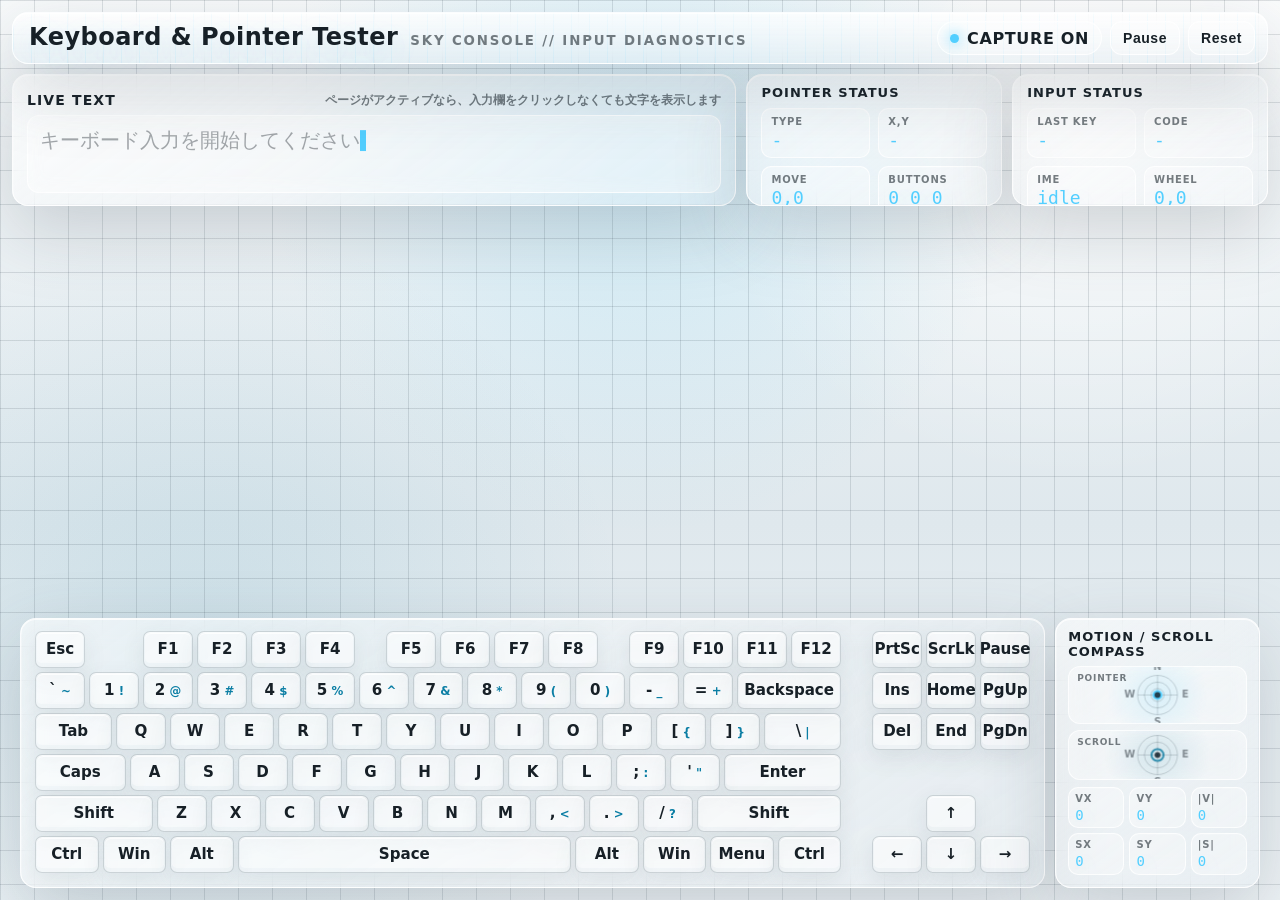
==== tester.html @ 8d64d7e7 "Fix legends and add scroll compass" ====
<!doctype html>
<html lang="ja">
<head>
  <meta charset="utf-8" />
  <meta name="viewport" content="width=device-width, initial-scale=1" />
  <title>Keyboard & Pointer Tester — Kiosk MVP</title>
  <style>
    :root {
      color-scheme: light;
      --bg: #e9edf0;
      --panel: rgba(255, 255, 255, .58);
      --panel-2: rgba(248, 251, 252, .72);
      --panel-3: rgba(255, 255, 255, .34);
      --text: #172027;
      --muted: rgba(23, 32, 39, .58);
      --accent: #53cfff;
      --accent-2: #0b7ea4;
      --danger: #ffb15c;
      --border: rgba(255, 255, 255, .78);
      --grid: rgba(38, 56, 68, .14);
      --trail: rgba(83, 207, 255, .72);
      --ripple: rgba(83, 207, 255, .58);
      --hud-bg-a: rgba(255, 255, 255, .58);
      --hud-bg-b: rgba(224, 232, 238, .34);
      --hud-bg-strong-a: rgba(255, 255, 255, .74);
      --hud-bg-strong-b: rgba(226, 235, 241, .50);
      --hud-border: rgba(255, 255, 255, .82);
      --hud-cell: rgba(255, 255, 255, .32);
      --key: rgba(255, 255, 255, .42);
      --key-edge: rgba(255, 255, 255, .26);
      --key-label: #172027;
      --key-down: #f8fdff;
      --key-pressed: rgba(83, 207, 255, .30);
      --shadow: 0 24px 70px rgba(57, 75, 88, .22);
      --thin-line: rgba(38, 56, 68, .18);
      --blue-glow: rgba(83, 207, 255, .40);
    }

    * { box-sizing: border-box; }

    html,
    body {
      width: 100%;
      height: 100%;
      margin: 0;
      overflow: hidden;
      background: var(--bg);
      color: var(--text);
      font-family: system-ui, -apple-system, BlinkMacSystemFont, "Segoe UI", "Noto Sans JP", sans-serif;
      touch-action: none;
    }

    body {
      min-width: 960px;
    }

    .app {
      position: relative;
      z-index: 10;
      height: 100dvh;
      width: 100vw;
      padding: 12px;
      display: grid;
      grid-template-columns: minmax(0, 1fr) minmax(340px, .72fr);
      grid-template-rows: 52px 132px minmax(80px, 1fr) clamp(220px, 30dvh, 300px);
      grid-template-areas:
        "topbar topbar"
        "editor status"
        ". ."
        "bottom bottom";
      gap: 10px;
      background: transparent;
      pointer-events: none;
    }

    .topbar,
    .panel {
      border: 1px solid var(--hud-border);
      border-radius: 16px;
      background:
        linear-gradient(145deg, var(--hud-bg-a), var(--hud-bg-b)),
        linear-gradient(90deg, rgba(255, 255, 255, .30) 0 1px, transparent 1px 100%);
      box-shadow: var(--shadow), inset 0 1px 0 rgba(255, 255, 255, .78);
      backdrop-filter: blur(12px) saturate(1.08);
      pointer-events: auto;
    }

    .topbar {
      grid-area: topbar;
      position: relative;
      z-index: 20;
      display: flex;
      align-items: center;
      justify-content: space-between;
      gap: 16px;
      padding: 8px 12px 8px 16px;
      background:
        linear-gradient(180deg, var(--hud-bg-strong-a), var(--hud-bg-strong-b)),
        repeating-linear-gradient(90deg, rgba(83, 207, 255, .18) 0 1px, transparent 1px 18px);
    }

    .brand {
      display: flex;
      align-items: baseline;
      gap: 12px;
      min-width: 0;
    }

    .brand h1 {
      margin: 0;
      font-size: clamp(18px, 2.1vw, 24px);
      line-height: 1.08;
      letter-spacing: .02em;
      text-shadow: 0 10px 30px rgba(83, 207, 255, .20);
      white-space: nowrap;
    }

    .brand small {
      color: var(--muted);
      font-weight: 800;
      letter-spacing: .14em;
      text-transform: uppercase;
      white-space: nowrap;
    }

    .toolbar {
      display: flex;
      align-items: center;
      gap: 8px;
    }

    .chip,
    .button {
      min-height: 34px;
      border: 1px solid rgba(255, 255, 255, .82);
      border-radius: 999px;
      background: rgba(255, 255, 255, .30);
      color: var(--text);
      display: inline-flex;
      align-items: center;
      justify-content: center;
      gap: 8px;
      padding: 0 12px;
      font-weight: 800;
      letter-spacing: .04em;
      user-select: none;
      white-space: nowrap;
    }

    .chip[data-state="on"]::before {
      content: "";
      width: 9px;
      height: 9px;
      border-radius: 50%;
      background: var(--accent);
      box-shadow: 0 0 14px var(--accent);
    }

    .chip[data-state="off"]::before {
      content: "";
      width: 9px;
      height: 9px;
      border-radius: 50%;
      background: var(--danger);
      box-shadow: 0 0 12px var(--danger);
    }

    .button {
      cursor: pointer;
      border-radius: 12px;
      font-size: 14px;
    }

    .button:hover,
    .button:focus-visible {
      outline: none;
      border-color: var(--accent);
      background: rgba(83, 207, 255, .18);
    }

    #pointerCanvas {
      position: fixed;
      inset: 0;
      z-index: 0;
      width: 100vw;
      height: 100dvh;
      display: block;
      pointer-events: none;
      background:
        linear-gradient(var(--grid) 1px, transparent 1px),
        linear-gradient(90deg, var(--grid) 1px, transparent 1px),
        radial-gradient(circle at 50% 18%, rgba(83, 207, 255, .18), transparent 38%),
        radial-gradient(circle at 84% 8%, rgba(255, 255, 255, .78), transparent 30%),
        radial-gradient(circle at 16% 72%, rgba(11, 126, 164, .10), transparent 34%),
        linear-gradient(180deg, #f8fafb 0%, #dfe8ed 58%, #eef3f6 100%);
      background-size: 34px 34px, 34px 34px, auto, auto, auto, auto;
    }

    .editor-panel {
      grid-area: editor;
      align-self: start;
      height: 132px;
      display: grid;
      grid-template-rows: 30px minmax(0, 1fr);
      padding: 10px 14px 12px;
      min-height: 0;
    }

    .section-head {
      display: flex;
      align-items: center;
      justify-content: space-between;
      gap: 12px;
    }

    .section-head h2 {
      margin: 0;
      font-size: 14px;
      letter-spacing: .08em;
      text-transform: uppercase;
    }

    .section-head p {
      margin: 0;
      color: var(--muted);
      font-size: 12px;
      font-weight: 700;
    }

    .live-text {
      min-height: 0;
      overflow-y: auto;
      overflow-x: hidden;
      overscroll-behavior: contain;
      border: 1px solid rgba(255, 255, 255, .78);
      border-radius: 12px;
      padding: 10px 12px;
      background: rgba(255, 255, 255, .30);
      box-shadow: inset 0 1px 18px rgba(255, 255, 255, .24);
      color: var(--text);
      font: 20px/1.55 ui-monospace, SFMono-Regular, Consolas, "Liberation Mono", "Noto Sans Mono CJK JP", monospace;
      white-space: pre-wrap;
      word-break: break-word;
      scrollbar-color: rgba(83, 207, 255, .56) rgba(255, 255, 255, .18);
      scrollbar-width: thin;
    }

    .live-text::-webkit-scrollbar {
      width: 8px;
    }

    .live-text::-webkit-scrollbar-track {
      background: rgba(255, 255, 255, .18);
      border-radius: 999px;
    }

    .live-text::-webkit-scrollbar-thumb {
      background: rgba(83, 207, 255, .56);
      border-radius: 999px;
    }

    .live-text .placeholder {
      color: rgba(23, 32, 39, .38);
    }

    .live-text .composition {
      color: var(--accent-2);
      border-bottom: 2px solid var(--accent-2);
    }

    .caret {
      display: inline-block;
      width: .58em;
      color: var(--accent);
      animation: blink 1s steps(2, start) infinite;
    }

    @keyframes blink { 50% { opacity: 0; } }

    #hiddenInput {
      position: fixed;
      left: -1000px;
      top: -1000px;
      width: 1px;
      height: 1px;
      opacity: .01;
      border: 0;
      padding: 0;
      resize: none;
    }

    .bottom-hud {
      grid-area: bottom;
      justify-self: center;
      width: min(100%, 1240px);
      min-height: 0;
      display: grid;
      grid-template-columns: minmax(0, 1fr) clamp(176px, 16vw, 220px);
      gap: 10px;
      pointer-events: auto;
    }

    .keyboard-panel {
      padding: 12px 14px 14px;
      min-width: 0;
      min-height: 0;
      overflow: hidden;
    }

    .keyboard {
      height: 100%;
      display: grid;
      grid-template-columns: repeat(74, minmax(0, 1fr));
      grid-template-rows: repeat(6, minmax(0, 1fr));
      gap: 4px;
    }

    .row { display: contents; }

    .k,
    .gap {
      min-width: 0;
      min-height: 0;
    }

    .k {
      position: relative;
      display: flex;
      align-items: center;
      justify-content: center;
      border: 1px solid rgba(38, 56, 68, .18);
      border-radius: 7px;
      background: var(--key-edge);
      color: var(--key-label);
      box-shadow: 0 8px 22px rgba(57, 75, 88, .10), inset 0 1px 0 rgba(255, 255, 255, .64);
      font-size: clamp(12px, 1.18vw, 16px);
      font-weight: 900;
      line-height: 1.08;
      text-align: center;
      user-select: none;
      transition: transform .05s ease, background .08s ease, color .08s ease, filter .08s ease;
    }

    .k::before {
      content: "";
      position: absolute;
      inset: 1px 1px 4px;
      border-radius: 6px 6px 5px 5px;
      background: var(--key);
      box-shadow: inset 0 1px 0 rgba(255, 255, 255, .74);
      z-index: 0;
    }

    .k > span {
      position: relative;
      z-index: 1;
      display: block;
    }

    .k small {
      display: inline;
      margin-top: 0;
      margin-left: .28em;
      color: var(--accent-2);
      opacity: 1;
      font-size: .78em;
    }

    .k > span:has(small) {
      display: inline-flex;
      align-items: baseline;
      justify-content: center;
      gap: .06em;
      color: var(--key-label);
      white-space: nowrap;
    }

    .k.down {
      transform: translateY(2px);
      color: #062331;
      background: var(--key-down);
      box-shadow: 0 0 24px var(--blue-glow), inset 0 0 0 1px rgba(83, 207, 255, .48);
    }

    .k.down::before { background: var(--key-down); bottom: 2px; }

    .k.down > span:has(small),
    .k.down small {
      color: #062331;
    }

    .k.pressed:not(.down) {
      background: var(--key-pressed);
      filter: brightness(1.18);
    }

    .k.pressed:not(.down)::before { background: rgba(83, 207, 255, .18); }

    .w05 { grid-column: span 2; }
    .w1 { grid-column: span 4; }
    .w125 { grid-column: span 5; }
    .w15 { grid-column: span 6; }
    .w175 { grid-column: span 7; }
    .w2 { grid-column: span 8; }
    .w225 { grid-column: span 9; }
    .w275 { grid-column: span 11; }
    .w3 { grid-column: span 12; }
    .w625 { grid-column: span 25; }

    .compass-panel {
      min-width: 0;
      min-height: 0;
      padding: 10px 12px 12px;
      display: grid;
      grid-template-rows: auto minmax(0, 1fr) auto;
      gap: 7px;
      overflow: hidden;
    }

    .compass-panel h2 {
      margin: 0;
      font-size: 13px;
      letter-spacing: .08em;
      text-transform: uppercase;
    }

    .compass-stack {
      min-height: 0;
      display: grid;
      grid-template-rows: minmax(0, 1fr) minmax(0, .86fr);
      gap: 6px;
    }

    .compass-widget {
      position: relative;
      min-height: 0;
    }

    .compass-label {
      position: absolute;
      top: 7px;
      left: 9px;
      z-index: 1;
      color: var(--muted);
      font-size: 9px;
      font-weight: 900;
      letter-spacing: .09em;
      text-transform: uppercase;
      pointer-events: none;
    }

    #motionCompass,
    #scrollCompass {
      width: 100%;
      min-height: 0;
      height: 100%;
      display: block;
      border: 1px solid rgba(255, 255, 255, .78);
      border-radius: 12px;
      background:
        radial-gradient(circle at 50% 50%, rgba(83, 207, 255, .16), transparent 54%),
        rgba(255, 255, 255, .30);
      box-shadow: inset 0 1px 18px rgba(255, 255, 255, .24);
    }

    #scrollCompass {
      background:
        radial-gradient(circle at 50% 50%, rgba(11, 126, 164, .12), transparent 58%),
        rgba(255, 255, 255, .26);
    }

    .compass-readout {
      display: grid;
      grid-template-columns: repeat(3, minmax(0, 1fr));
      gap: 5px;
    }

    .compass-readout .metric {
      padding: 5px 6px;
    }

    .compass-readout .metric strong {
      font-size: 14px;
    }

    .status-panel {
      grid-area: status;
      align-self: start;
      height: 132px;
      display: grid;
      grid-template-columns: 1fr 1fr;
      gap: 10px;
      min-height: 0;
    }

    .status-card {
      min-width: 0;
      padding: 10px 14px;
      overflow: hidden;
    }

    .status-card h2 {
      margin: 0 0 8px;
      font-size: 13px;
      letter-spacing: .08em;
      text-transform: uppercase;
    }

    .metrics {
      display: grid;
      grid-template-columns: repeat(4, minmax(0, 1fr));
      gap: 8px;
    }

    .status-panel .metrics {
      grid-template-columns: repeat(2, minmax(0, 1fr));
    }

    .metric {
      min-width: 0;
      border: 1px solid rgba(255, 255, 255, .78);
      border-radius: 10px;
      padding: 7px 9px;
      background: var(--hud-cell);
      box-shadow: inset 0 1px 0 rgba(255, 255, 255, .10);
    }

    .metric span {
      display: block;
      color: var(--muted);
      font-size: 10px;
      font-weight: 900;
      letter-spacing: .08em;
      text-transform: uppercase;
    }

    .metric strong {
      display: block;
      overflow: hidden;
      text-overflow: ellipsis;
      white-space: nowrap;
      margin-top: 4px;
      color: var(--accent);
      text-shadow: 0 8px 24px rgba(83, 207, 255, .24);
      font: 18px/1.05 ui-monospace, SFMono-Regular, Consolas, monospace;
    }

    @media (max-width: 1100px) {
      body { min-width: 0; }
      .app {
        padding: 8px;
        gap: 8px;
        grid-template-columns: 1fr;
        grid-template-rows: 50px 124px 104px minmax(56px, 1fr) clamp(210px, 30dvh, 280px);
        grid-template-areas:
          "topbar"
          "editor"
          "status"
          "."
          "bottom";
      }
      .bottom-hud {
        width: 100%;
        grid-template-columns: minmax(0, 1fr) clamp(150px, 24vw, 190px);
      }
      .editor-panel,
      .status-panel { height: auto; }
      .brand small { display: none; }
      .metrics { grid-template-columns: repeat(2, minmax(0, 1fr)); }
    }
  </style>
</head>
<body>
  <canvas id="pointerCanvas" aria-hidden="true"></canvas>

  <main class="app" id="app">
    <header class="topbar">
      <div class="brand">
        <h1>Keyboard & Pointer Tester</h1>
        <small>Sky Console // Input Diagnostics</small>
      </div>
      <div class="toolbar">
        <div class="chip" id="captureChip" data-state="on">CAPTURE ON</div>
        <button class="button" type="button" id="captureToggle">Pause</button>
        <button class="button" type="button" id="resetBtn">Reset</button>
      </div>
    </header>

    <section class="panel editor-panel" aria-label="Live Text">
      <div class="section-head">
        <h2>Live Text</h2>
        <p>ページがアクティブなら、入力欄をクリックしなくても文字を表示します</p>
      </div>
      <div class="live-text" id="liveText" aria-live="polite"></div>
      <textarea id="hiddenInput" autocomplete="off" autocapitalize="off" spellcheck="false" aria-label="Input capture buffer"></textarea>
    </section>

    <section class="bottom-hud" aria-label="Keyboard Matrix, Motion Compass and Scroll Compass">
      <section class="panel keyboard-panel" aria-label="Keyboard Matrix">
        <div class="keyboard" id="visualKb">
        <div class="row">
          <div class="k w1" data-code="Escape"><span>Esc</span></div><div class="gap w1"></div>
          <div class="k w1" data-code="F1"><span>F1</span></div><div class="k w1" data-code="F2"><span>F2</span></div><div class="k w1" data-code="F3"><span>F3</span></div><div class="k w1" data-code="F4"><span>F4</span></div><div class="gap w05"></div>
          <div class="k w1" data-code="F5"><span>F5</span></div><div class="k w1" data-code="F6"><span>F6</span></div><div class="k w1" data-code="F7"><span>F7</span></div><div class="k w1" data-code="F8"><span>F8</span></div><div class="gap w05"></div>
          <div class="k w1" data-code="F9"><span>F9</span></div><div class="k w1" data-code="F10"><span>F10</span></div><div class="k w1" data-code="F11"><span>F11</span></div><div class="k w1" data-code="F12"><span>F12</span></div><div class="gap w05"></div>
          <div class="k w1" data-code="PrintScreen"><span>PrtSc</span></div><div class="k w1" data-code="ScrollLock"><span>ScrLk</span></div><div class="k w1" data-code="Pause"><span>Pause</span></div>
        </div>
        <div class="row">
          <div class="k w1" data-code="Backquote"><span>`<small>~</small></span></div><div class="k w1" data-code="Digit1"><span>1<small>!</small></span></div><div class="k w1" data-code="Digit2"><span>2<small>@</small></span></div><div class="k w1" data-code="Digit3"><span>3<small>#</small></span></div><div class="k w1" data-code="Digit4"><span>4<small>$</small></span></div><div class="k w1" data-code="Digit5"><span>5<small>%</small></span></div><div class="k w1" data-code="Digit6"><span>6<small>^</small></span></div><div class="k w1" data-code="Digit7"><span>7<small>&</small></span></div><div class="k w1" data-code="Digit8"><span>8<small>*</small></span></div><div class="k w1" data-code="Digit9"><span>9<small>(</small></span></div><div class="k w1" data-code="Digit0"><span>0<small>)</small></span></div><div class="k w1" data-code="Minus"><span>-<small>_</small></span></div><div class="k w1" data-code="Equal"><span>=<small>+</small></span></div><div class="k w2" data-code="Backspace"><span>Backspace</span></div><div class="gap w05"></div><div class="k w1" data-code="Insert"><span>Ins</span></div><div class="k w1" data-code="Home"><span>Home</span></div><div class="k w1" data-code="PageUp"><span>PgUp</span></div>
        </div>
        <div class="row">
          <div class="k w15" data-code="Tab"><span>Tab</span></div><div class="k w1" data-code="KeyQ"><span>Q</span></div><div class="k w1" data-code="KeyW"><span>W</span></div><div class="k w1" data-code="KeyE"><span>E</span></div><div class="k w1" data-code="KeyR"><span>R</span></div><div class="k w1" data-code="KeyT"><span>T</span></div><div class="k w1" data-code="KeyY"><span>Y</span></div><div class="k w1" data-code="KeyU"><span>U</span></div><div class="k w1" data-code="KeyI"><span>I</span></div><div class="k w1" data-code="KeyO"><span>O</span></div><div class="k w1" data-code="KeyP"><span>P</span></div><div class="k w1" data-code="BracketLeft"><span>[<small>{</small></span></div><div class="k w1" data-code="BracketRight"><span>]<small>}</small></span></div><div class="k w15" data-code="Backslash"><span>\<small>|</small></span></div><div class="gap w05"></div><div class="k w1" data-code="Delete"><span>Del</span></div><div class="k w1" data-code="End"><span>End</span></div><div class="k w1" data-code="PageDown"><span>PgDn</span></div>
        </div>
        <div class="row">
          <div class="k w175" data-code="CapsLock"><span>Caps</span></div><div class="k w1" data-code="KeyA"><span>A</span></div><div class="k w1" data-code="KeyS"><span>S</span></div><div class="k w1" data-code="KeyD"><span>D</span></div><div class="k w1" data-code="KeyF"><span>F</span></div><div class="k w1" data-code="KeyG"><span>G</span></div><div class="k w1" data-code="KeyH"><span>H</span></div><div class="k w1" data-code="KeyJ"><span>J</span></div><div class="k w1" data-code="KeyK"><span>K</span></div><div class="k w1" data-code="KeyL"><span>L</span></div><div class="k w1" data-code="Semicolon"><span>;<small>:</small></span></div><div class="k w1" data-code="Quote"><span>'<small>"</small></span></div><div class="k w225" data-code="Enter"><span>Enter</span></div><div class="gap w3"></div><div class="gap w05"></div>
        </div>
        <div class="row">
          <div class="k w225" data-code="ShiftLeft"><span>Shift</span></div><div class="k w1" data-code="KeyZ"><span>Z</span></div><div class="k w1" data-code="KeyX"><span>X</span></div><div class="k w1" data-code="KeyC"><span>C</span></div><div class="k w1" data-code="KeyV"><span>V</span></div><div class="k w1" data-code="KeyB"><span>B</span></div><div class="k w1" data-code="KeyN"><span>N</span></div><div class="k w1" data-code="KeyM"><span>M</span></div><div class="k w1" data-code="Comma"><span>,<small>&lt;</small></span></div><div class="k w1" data-code="Period"><span>.<small>&gt;</small></span></div><div class="k w1" data-code="Slash"><span>/<small>?</small></span></div><div class="k w275" data-code="ShiftRight"><span>Shift</span></div><div class="gap w05"></div><div class="gap w1"></div><div class="k w1" data-code="ArrowUp"><span>↑</span></div><div class="gap w1"></div>
        </div>
        <div class="row">
          <div class="k w125" data-code="ControlLeft"><span>Ctrl</span></div><div class="k w125" data-code="MetaLeft"><span>Win</span></div><div class="k w125" data-code="AltLeft"><span>Alt</span></div><div class="k w625" data-code="Space"><span>Space</span></div><div class="k w125" data-code="AltRight"><span>Alt</span></div><div class="k w125" data-code="MetaRight"><span>Win</span></div><div class="k w125" data-code="ContextMenu"><span>Menu</span></div><div class="k w125" data-code="ControlRight"><span>Ctrl</span></div><div class="gap w05"></div><div class="k w1" data-code="ArrowLeft"><span>←</span></div><div class="k w1" data-code="ArrowDown"><span>↓</span></div><div class="k w1" data-code="ArrowRight"><span>→</span></div>
        </div>
        </div>
      </section>
      <section class="panel compass-panel" aria-label="Motion and Scroll Compass">
        <h2>Motion / Scroll Compass</h2>
        <div class="compass-stack">
          <div class="compass-widget">
            <div class="compass-label">Pointer</div>
            <canvas id="motionCompass"></canvas>
          </div>
          <div class="compass-widget">
            <div class="compass-label">Scroll</div>
            <canvas id="scrollCompass"></canvas>
          </div>
        </div>
        <div class="compass-readout">
          <div class="metric"><span>vx</span><strong id="motionVx">0</strong></div>
          <div class="metric"><span>vy</span><strong id="motionVy">0</strong></div>
          <div class="metric"><span>|v|</span><strong id="motionSpeed">0</strong></div>
          <div class="metric"><span>sx</span><strong id="scrollVx">0</strong></div>
          <div class="metric"><span>sy</span><strong id="scrollVy">0</strong></div>
          <div class="metric"><span>|s|</span><strong id="scrollSpeed">0</strong></div>
        </div>
      </section>
    </section>

    <section class="status-panel">
      <div class="panel status-card">
        <h2>Pointer Status</h2>
        <div class="metrics">
          <div class="metric"><span>type</span><strong id="pointerType">-</strong></div>
          <div class="metric"><span>x,y</span><strong id="pointerXY">-</strong></div>
          <div class="metric"><span>move</span><strong id="moveXY">0,0</strong></div>
          <div class="metric"><span>buttons</span><strong id="buttonState">0 0 0</strong></div>
        </div>
      </div>
      <div class="panel status-card">
        <h2>Input Status</h2>
        <div class="metrics">
          <div class="metric"><span>last key</span><strong id="lastKey">-</strong></div>
          <div class="metric"><span>code</span><strong id="lastCode">-</strong></div>
          <div class="metric"><span>IME</span><strong id="imeState">idle</strong></div>
          <div class="metric"><span>wheel</span><strong id="wheelState">0,0</strong></div>
        </div>
      </div>
    </section>
  </main>

  <script>
    (() => {
      'use strict';

      const $ = (selector, root = document) => root.querySelector(selector);
      const $$ = (selector, root = document) => Array.from(root.querySelectorAll(selector));

      const canvas = $('#pointerCanvas');
      const ctx = canvas.getContext('2d');
      const liveText = $('#liveText');
      const hiddenInput = $('#hiddenInput');
      const captureChip = $('#captureChip');
      const captureToggle = $('#captureToggle');
      const resetBtn = $('#resetBtn');

      const pointerTypeEl = $('#pointerType');
      const pointerXYEl = $('#pointerXY');
      const moveXYEl = $('#moveXY');
      const buttonStateEl = $('#buttonState');
      const lastKeyEl = $('#lastKey');
      const lastCodeEl = $('#lastCode');
      const imeStateEl = $('#imeState');
      const wheelStateEl = $('#wheelState');
      const motionCompass = $('#motionCompass');
      const scrollCompass = $('#scrollCompass');
      const motionVxEl = $('#motionVx');
      const motionVyEl = $('#motionVy');
      const motionSpeedEl = $('#motionSpeed');
      const scrollVxEl = $('#scrollVx');
      const scrollVyEl = $('#scrollVy');
      const scrollSpeedEl = $('#scrollSpeed');

      const downKeys = new Set();
      const pressedKeysHistory = new Set();
      const trail = [];
      const ripples = [];
      const maxTrail = 700;
      const maxRipples = 36;

      let captureEnabled = true;
      let editorText = '';
      let composingText = '';
      let lastPointer = null;
      const motionVel = {x: 0, y: 0};
      const scrollVel = {x: 0, y: 0};
      let wheelX = 0;
      let wheelY = 0;
      let rafId = 0;

      function mapMod(code) {
        switch (code) {
          case 'OSLeft': return 'MetaLeft';
          case 'OSRight': return 'MetaRight';
          case 'AltGraph': return 'AltRight';
          case 'Spacebar': return 'Space';
          case 'IntlYen': return 'Backslash';
          default: return code;
        }
      }

      function keyElements(code) {
        return $$('#visualKb .k[data-code="' + CSS.escape(code) + '"]');
      }

      function highlight(code, isDown) {
        keyElements(code).forEach((el) => {
          if (isDown) {
            el.classList.add('down');
            el.classList.add('pressed');
          } else {
            el.classList.remove('down');
            if (pressedKeysHistory.has(code)) el.classList.add('pressed');
          }
        });
      }

      function setCapture(next) {
        captureEnabled = next;
        captureChip.dataset.state = next ? 'on' : 'off';
        captureChip.textContent = next ? 'CAPTURE ON' : 'CAPTURE OFF';
        captureToggle.textContent = next ? 'Pause' : 'Resume';
        if (next) focusHiddenInput();
        if (!next) releaseDownKeys();
      }

      function focusHiddenInput() {
        if (!captureEnabled) return;
        hiddenInput.focus({preventScroll: true});
      }

      function releaseDownKeys() {
        downKeys.clear();
        $$('#visualKb .k.down').forEach((key) => key.classList.remove('down'));
      }

      function escapeHtml(text) {
        return text.replace(/[&<>"]/g, (char) => ({'&': '&amp;', '<': '&lt;', '>': '&gt;', '"': '&quot;'}[char]));
      }

      function renderText() {
        if (!editorText && !composingText) {
          liveText.innerHTML = '<span class="placeholder">キーボード入力を開始してください</span><span class="caret">▌</span>';
          return;
        }
        const body = escapeHtml(editorText);
        const composing = composingText ? '<span class="composition">' + escapeHtml(composingText) + '</span>' : '';
        liveText.innerHTML = body + composing + '<span class="caret">▌</span>';
        liveText.scrollTop = liveText.scrollHeight;
      }

      function addText(text) {
        editorText += text;
        renderText();
      }

      function deleteLastGrapheme() {
        const chars = Array.from(editorText);
        chars.pop();
        editorText = chars.join('');
        renderText();
      }

      function onBeforeInput(e) {
        if (!captureEnabled) return;
        const inputType = e.inputType || '';
        const isCompositionInput = e.isComposing || inputType.toLowerCase().includes('composition');
        if (isCompositionInput) return;

        if (inputType === 'insertText' || inputType === 'insertFromPaste') {
          e.preventDefault();
          if (e.data) addText(e.data);
        } else if (inputType === 'insertLineBreak' || inputType === 'insertParagraph') {
          e.preventDefault();
          addText('\n');
        } else if (inputType === 'deleteContentBackward') {
          e.preventDefault();
          deleteLastGrapheme();
        } else if (inputType === 'deleteContentForward') {
          e.preventDefault();
        }
        hiddenInput.value = '';
      }

      function onInput() {
        if (!captureEnabled || composingText) return;
        if (hiddenInput.value) {
          addText(hiddenInput.value);
          hiddenInput.value = '';
        }
      }

      function onKeyDown(e) {
        if (!captureEnabled) return;
        focusHiddenInput();
        const code = mapMod(e.code || e.key);
        downKeys.add(code);
        pressedKeysHistory.add(code);
        highlight(code, true);
        lastKeyEl.textContent = e.key || '-';
        lastCodeEl.textContent = code || '-';

        if (e.isComposing || composingText) return;

        if (e.key === 'Tab') {
          e.preventDefault();
          addText('  ');
        }
      }

      function onKeyUp(e) {
        if (!captureEnabled) return;
        const code = mapMod(e.code || e.key);
        downKeys.delete(code);
        highlight(code, false);
      }

      function onCompositionStart() {
        if (!captureEnabled) return;
        composingText = '';
        imeStateEl.textContent = 'composing';
        renderText();
      }

      function onCompositionUpdate(e) {
        if (!captureEnabled) return;
        composingText = e.data || '';
        imeStateEl.textContent = 'composing';
        renderText();
      }

      function onCompositionEnd(e) {
        if (!captureEnabled) return;
        const text = e.data || composingText;
        composingText = '';
        imeStateEl.textContent = 'idle';
        if (text) addText(text);
        else renderText();
        hiddenInput.value = '';
      }

      function resizeCanvas() {
        const dpr = window.devicePixelRatio || 1;
        const width = Math.max(1, window.innerWidth);
        const height = Math.max(1, window.innerHeight);
        canvas.width = Math.floor(width * dpr);
        canvas.height = Math.floor(height * dpr);
        ctx.setTransform(dpr, 0, 0, dpr, 0, 0);
        sizeMotionCompass();
        drawPointerCanvas();
      }

      function sizeMotionCompass() {
        sizeCompassCanvas(motionCompass);
        sizeCompassCanvas(scrollCompass);
      }

      function sizeCompassCanvas(targetCanvas) {
        if (!targetCanvas) return;
        const rect = targetCanvas.getBoundingClientRect();
        const dpr = window.devicePixelRatio || 1;
        targetCanvas.width = Math.max(1, Math.floor(rect.width * dpr));
        targetCanvas.height = Math.max(1, Math.floor(rect.height * dpr));
        const compassCtx = targetCanvas.getContext('2d');
        compassCtx.setTransform(dpr, 0, 0, dpr, 0, 0);
      }

      function viewportToCanvas(clientX, clientY) {
        return {x: clientX, y: clientY};
      }

      function buttonText(buttons) {
        return [buttons & 1, buttons & 4, buttons & 2].map((value) => value ? 1 : 0).join(' ');
      }

      function onPointerMove(e) {
        if (!captureEnabled) return;
        const point = viewportToCanvas(e.clientX, e.clientY);
        const move = lastPointer ? {x: e.clientX - lastPointer.clientX, y: e.clientY - lastPointer.clientY} : {x: 0, y: 0};
        motionVel.x += move.x;
        motionVel.y += move.y;
        lastPointer = {clientX: e.clientX, clientY: e.clientY};
        trail.push({x: point.x, y: point.y, t: performance.now()});
        if (trail.length > maxTrail) trail.splice(0, trail.length - maxTrail);
        pointerTypeEl.textContent = e.pointerType || 'mouse';
        pointerXYEl.textContent = Math.round(e.clientX) + ',' + Math.round(e.clientY);
        moveXYEl.textContent = Math.round(move.x) + ',' + Math.round(move.y);
        buttonStateEl.textContent = buttonText(e.buttons || 0);
      }

      function onPointerDown(e) {
        if (!captureEnabled) return;
        focusHiddenInput();
        const point = viewportToCanvas(e.clientX, e.clientY);
        ripples.push({x: point.x, y: point.y, radius: 0, alpha: 1});
        if (ripples.length > maxRipples) ripples.splice(0, ripples.length - maxRipples);
        buttonStateEl.textContent = buttonText(e.buttons || 0);
      }

      function onPointerUp(e) {
        if (!captureEnabled) return;
        buttonStateEl.textContent = buttonText(e.buttons || 0);
      }

      function onWheel(e) {
        if (!captureEnabled) return;
        wheelX += e.deltaX;
        wheelY += e.deltaY;
        scrollVel.x += e.deltaX;
        scrollVel.y += -e.deltaY;
        wheelStateEl.textContent = Math.round(wheelX) + ',' + Math.round(wheelY);
      }

      function drawPointerCanvas() {
        const width = window.innerWidth;
        const height = window.innerHeight;
        ctx.clearRect(0, 0, width, height);

        if (trail.length > 1) {
          ctx.save();
          ctx.lineCap = 'round';
          ctx.lineJoin = 'round';
          for (let i = 1; i < trail.length; i++) {
            const age = i / trail.length;
            ctx.strokeStyle = 'rgba(83, 207, 255, ' + (0.12 + age * 0.66).toFixed(3) + ')';
            ctx.lineWidth = 2 + age * 3;
            ctx.beginPath();
            ctx.moveTo(trail[i - 1].x, trail[i - 1].y);
            ctx.lineTo(trail[i].x, trail[i].y);
            ctx.stroke();
          }
          const last = trail[trail.length - 1];
          ctx.fillStyle = 'rgba(255, 255, 255, .94)';
          ctx.beginPath();
          ctx.arc(last.x, last.y, 6, 0, Math.PI * 2);
          ctx.fill();
          ctx.restore();
        }

        for (const ripple of ripples) {
          ctx.save();
          ctx.strokeStyle = 'rgba(83, 207, 255, ' + ripple.alpha.toFixed(3) + ')';
          ctx.lineWidth = 3;
          ctx.beginPath();
          ctx.arc(ripple.x, ripple.y, ripple.radius, 0, Math.PI * 2);
          ctx.stroke();
          ctx.restore();
        }
      }

      function drawCompass(targetCanvas, vel, readout, options = {}) {
        if (!targetCanvas) return;
        const compassCtx = targetCanvas.getContext('2d');
        const dpr = window.devicePixelRatio || 1;
        const w = targetCanvas.width / dpr;
        const h = targetCanvas.height / dpr;
        compassCtx.clearRect(0, 0, w, h);
        const cx = w / 2;
        const cy = h / 2;
        const radius = Math.max(20, Math.min(w, h) / 2 - 16);
        const speed = Math.hypot(vel.x, vel.y);
        const range = options.range || 90;
        const scale = Math.min(1, speed / range);
        const angle = Math.atan2(vel.y, vel.x);
        const vx = speed ? Math.cos(angle) * radius * scale : 0;
        const vy = speed ? Math.sin(angle) * radius * scale : 0;
        const lineColor = options.lineColor || 'rgba(83, 207, 255, .94)';
        const tipColor = options.tipColor || 'rgba(83, 207, 255, .96)';
        const arcColor = options.arcColor || 'rgba(83, 207, 255, .42)';
        const dashed = Boolean(options.dashed);

        compassCtx.save();
        compassCtx.strokeStyle = 'rgba(38, 56, 68, .20)';
        compassCtx.lineWidth = 1;
        for (const r of [0.33, 0.66, 1]) {
          compassCtx.beginPath();
          compassCtx.arc(cx, cy, radius * r, 0, Math.PI * 2);
          compassCtx.stroke();
        }
        compassCtx.beginPath();
        compassCtx.moveTo(cx - radius, cy);
        compassCtx.lineTo(cx + radius, cy);
        compassCtx.moveTo(cx, cy - radius);
        compassCtx.lineTo(cx, cy + radius);
        compassCtx.stroke();

        compassCtx.fillStyle = 'rgba(23, 32, 39, .48)';
        compassCtx.font = '700 10px system-ui, sans-serif';
        compassCtx.textAlign = 'center';
        compassCtx.textBaseline = 'middle';
        compassCtx.fillText('N', cx, cy - radius - 8);
        compassCtx.fillText('E', cx + radius + 8, cy);
        compassCtx.fillText('S', cx, cy + radius + 8);
        compassCtx.fillText('W', cx - radius - 8, cy);

        compassCtx.beginPath();
        compassCtx.arc(cx, cy, radius * scale, 0, Math.PI * 2);
        compassCtx.strokeStyle = arcColor;
        compassCtx.lineWidth = 2;
        compassCtx.setLineDash([5, 5]);
        compassCtx.stroke();
        compassCtx.setLineDash([]);

        compassCtx.strokeStyle = lineColor;
        compassCtx.lineWidth = dashed ? 2.5 : 3;
        compassCtx.lineCap = 'round';
        if (dashed) compassCtx.setLineDash([7, 5]);
        compassCtx.beginPath();
        compassCtx.moveTo(cx, cy);
        compassCtx.lineTo(cx + vx, cy + vy);
        compassCtx.stroke();
        compassCtx.setLineDash([]);

        compassCtx.beginPath();
        compassCtx.arc(cx + vx, cy + vy, dashed ? 6 : 5, 0, Math.PI * 2);
        if (dashed) {
          compassCtx.lineWidth = 2;
          compassCtx.strokeStyle = tipColor;
          compassCtx.stroke();
        } else {
          compassCtx.fillStyle = tipColor;
          compassCtx.fill();
        }

        compassCtx.fillStyle = 'rgba(23, 32, 39, .82)';
        compassCtx.beginPath();
        compassCtx.arc(cx, cy, 3, 0, Math.PI * 2);
        compassCtx.fill();
        compassCtx.restore();

        readout.x.textContent = Math.round(vel.x);
        readout.y.textContent = Math.round(vel.y);
        readout.speed.textContent = Math.round(speed);
      }

      function drawMotionCompass() {
        drawCompass(motionCompass, motionVel, {x: motionVxEl, y: motionVyEl, speed: motionSpeedEl}, {
          range: 90,
          lineColor: 'rgba(83, 207, 255, .94)',
          tipColor: 'rgba(83, 207, 255, .96)',
          arcColor: 'rgba(83, 207, 255, .42)'
        });
      }

      function drawScrollCompass() {
        drawCompass(scrollCompass, scrollVel, {x: scrollVxEl, y: scrollVyEl, speed: scrollSpeedEl}, {
          range: 520,
          lineColor: 'rgba(11, 126, 164, .82)',
          tipColor: 'rgba(11, 126, 164, .78)',
          arcColor: 'rgba(11, 126, 164, .34)',
          dashed: true
        });
      }

      function animate() {
        for (let i = ripples.length - 1; i >= 0; i--) {
          ripples[i].radius += 1.8;
          ripples[i].alpha *= 0.965;
          if (ripples[i].alpha < 0.04) ripples.splice(i, 1);
        }
        motionVel.x *= 0.90;
        motionVel.y *= 0.90;
        scrollVel.x *= 0.88;
        scrollVel.y *= 0.88;
        drawPointerCanvas();
        drawMotionCompass();
        drawScrollCompass();
        rafId = requestAnimationFrame(animate);
      }

      function resetAll() {
        editorText = '';
        composingText = '';
        wheelX = 0;
        wheelY = 0;
        lastPointer = null;
        motionVel.x = 0;
        motionVel.y = 0;
        scrollVel.x = 0;
        scrollVel.y = 0;
        trail.length = 0;
        ripples.length = 0;
        pressedKeysHistory.clear();
        releaseDownKeys();
        $$('#visualKb .k.pressed').forEach((key) => key.classList.remove('pressed'));
        pointerTypeEl.textContent = '-';
        pointerXYEl.textContent = '-';
        moveXYEl.textContent = '0,0';
        buttonStateEl.textContent = '0 0 0';
        lastKeyEl.textContent = '-';
        lastCodeEl.textContent = '-';
        imeStateEl.textContent = 'idle';
        wheelStateEl.textContent = '0,0';
        motionVxEl.textContent = '0';
        motionVyEl.textContent = '0';
        motionSpeedEl.textContent = '0';
        scrollVxEl.textContent = '0';
        scrollVyEl.textContent = '0';
        scrollSpeedEl.textContent = '0';
        hiddenInput.value = '';
        renderText();
        drawPointerCanvas();
        drawMotionCompass();
        drawScrollCompass();
        focusHiddenInput();
      }

      document.addEventListener('keydown', onKeyDown);
      document.addEventListener('keyup', onKeyUp);
      document.addEventListener('pointermove', onPointerMove, {passive: true});
      document.addEventListener('pointerdown', onPointerDown);
      document.addEventListener('pointerup', onPointerUp, {passive: true});
      document.addEventListener('wheel', onWheel, {passive: true});
      document.addEventListener('visibilitychange', () => {
        if (document.hidden) releaseDownKeys();
        else focusHiddenInput();
      });
      window.addEventListener('blur', releaseDownKeys);
      window.addEventListener('focus', focusHiddenInput);
      window.addEventListener('resize', resizeCanvas);

      hiddenInput.addEventListener('beforeinput', onBeforeInput);
      hiddenInput.addEventListener('input', onInput);
      hiddenInput.addEventListener('compositionstart', onCompositionStart);
      hiddenInput.addEventListener('compositionupdate', onCompositionUpdate);
      hiddenInput.addEventListener('compositionend', onCompositionEnd);

      captureToggle.addEventListener('click', () => setCapture(!captureEnabled));
      resetBtn.addEventListener('click', resetAll);
      document.addEventListener('pointerdown', focusHiddenInput);

      function selfTests() {
        const tests = [];
        const ok = (name, pass) => tests.push({name, pass: Boolean(pass)});
        ok('DOM elements exist', ['pointerCanvas', 'liveText', 'hiddenInput', 'visualKb', 'motionCompass', 'scrollCompass', 'resetBtn'].every((id) => document.getElementById(id)));
        const digit1 = $('[data-code="Digit1"]');
        const slash = $('[data-code="Slash"]');
        ok('dual legends use primary then Shift sublegend', digit1.textContent.trim() === '1!' && slash.textContent.trim() === '/?');
        const keyA = $('[data-code="KeyA"]');
        document.dispatchEvent(new KeyboardEvent('keydown', {bubbles: true, code: 'KeyA', key: 'a'}));
        ok('global keydown highlights KeyA', keyA.classList.contains('down'));
        document.dispatchEvent(new KeyboardEvent('keyup', {bubbles: true, code: 'KeyA', key: 'a'}));
        ok('global keyup releases KeyA', !keyA.classList.contains('down') && keyA.classList.contains('pressed'));
        const shiftLeft = $('[data-code="ShiftLeft"]');
        const shiftRight = $('[data-code="ShiftRight"]');
        document.dispatchEvent(new KeyboardEvent('keydown', {bubbles: true, code: 'ShiftRight', key: 'Shift'}));
        ok('right Shift highlights only ShiftRight', shiftRight.classList.contains('down') && !shiftLeft.classList.contains('down'));
        document.dispatchEvent(new KeyboardEvent('keyup', {bubbles: true, code: 'ShiftRight', key: 'Shift'}));
        ok('right Shift releases independently', !shiftRight.classList.contains('down') && shiftRight.classList.contains('pressed') && !shiftLeft.classList.contains('pressed'));
        const before = liveText.textContent;
        document.dispatchEvent(new WheelEvent('wheel', {bubbles: true, deltaX: 12, deltaY: 24}));
        ok('wheel updates Scroll Compass velocity', Math.round(scrollVel.x) === 12 && Math.round(scrollVel.y) === -24);
        hiddenInput.dispatchEvent(new InputEvent('beforeinput', {bubbles: true, cancelable: true, inputType: 'insertText', data: 'x'}));
        ok('beforeinput updates Live Text', liveText.textContent !== before && liveText.textContent.includes('x'));
        resetAll();
        ok('reset clears text', editorText === '' && !keyA.classList.contains('pressed'));
        console.table(tests);
        if (tests.some((test) => !test.pass)) console.warn('Self tests failed', tests);
      }

      resizeCanvas();
      renderText();
      setCapture(true);
      rafId = requestAnimationFrame(animate);
      selfTests();
    })();
  </script>
</body>
</html>
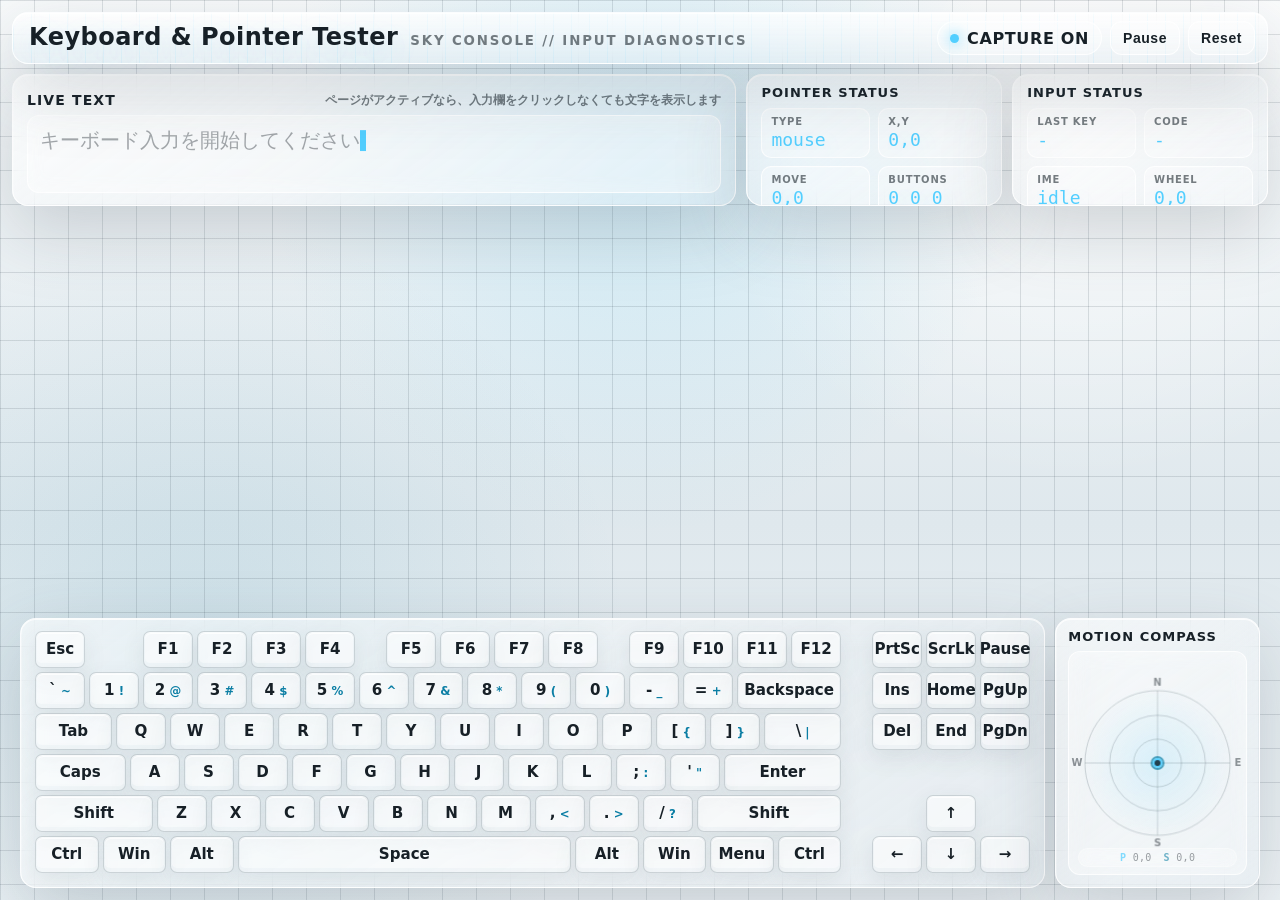
==== commit 46cc1704: "Combine motion and scroll compass" ====
--- a/tester.html
+++ b/tester.html
@@ -412,7 +412,7 @@
       min-height: 0;
       padding: 10px 12px 12px;
       display: grid;
-      grid-template-rows: auto minmax(0, 1fr) auto;
+      grid-template-rows: auto minmax(0, 1fr);
       gap: 7px;
       overflow: hidden;
     }
@@ -424,33 +424,12 @@
       text-transform: uppercase;
     }
 
-    .compass-stack {
-      min-height: 0;
-      display: grid;
-      grid-template-rows: minmax(0, 1fr) minmax(0, .86fr);
-      gap: 6px;
-    }
-
-    .compass-widget {
+    .compass-frame {
       position: relative;
       min-height: 0;
     }
 
-    .compass-label {
-      position: absolute;
-      top: 7px;
-      left: 9px;
-      z-index: 1;
-      color: var(--muted);
-      font-size: 9px;
-      font-weight: 900;
-      letter-spacing: .09em;
-      text-transform: uppercase;
-      pointer-events: none;
-    }
-
-    #motionCompass,
-    #scrollCompass {
+    #motionCompass {
       width: 100%;
       min-height: 0;
       height: 100%;
@@ -463,24 +442,38 @@
       box-shadow: inset 0 1px 18px rgba(255, 255, 255, .24);
     }
 
-    #scrollCompass {
-      background:
-        radial-gradient(circle at 50% 50%, rgba(11, 126, 164, .12), transparent 58%),
-        rgba(255, 255, 255, .26);
-    }
-
-    .compass-readout {
-      display: grid;
-      grid-template-columns: repeat(3, minmax(0, 1fr));
-      gap: 5px;
-    }
-
-    .compass-readout .metric {
-      padding: 5px 6px;
-    }
-
-    .compass-readout .metric strong {
-      font-size: 14px;
+    .compass-mini-readout {
+      position: absolute;
+      left: 10px;
+      right: 10px;
+      bottom: 8px;
+      min-height: 18px;
+      display: flex;
+      align-items: center;
+      justify-content: center;
+      gap: 12px;
+      padding: 3px 8px;
+      border: 1px solid rgba(255, 255, 255, .30);
+      border-radius: 999px;
+      background: rgba(255, 255, 255, .18);
+      color: rgba(23, 32, 39, .42);
+      font: 10px/1.1 ui-monospace, SFMono-Regular, Consolas, monospace;
+      letter-spacing: .03em;
+      pointer-events: none;
+      backdrop-filter: blur(7px) saturate(1.02);
+    }
+
+    .compass-mini-readout b {
+      color: rgba(23, 32, 39, .40);
+      font-weight: 800;
+    }
+
+    .compass-mini-readout .pointer-label {
+      color: rgba(83, 207, 255, .72);
+    }
+
+    .compass-mini-readout .scroll-label {
+      color: rgba(11, 126, 164, .58);
     }
 
     .status-panel {
@@ -595,7 +588,7 @@
       <textarea id="hiddenInput" autocomplete="off" autocapitalize="off" spellcheck="false" aria-label="Input capture buffer"></textarea>
     </section>
 
-    <section class="bottom-hud" aria-label="Keyboard Matrix, Motion Compass and Scroll Compass">
+    <section class="bottom-hud" aria-label="Keyboard Matrix and Motion Compass">
       <section class="panel keyboard-panel" aria-label="Keyboard Matrix">
         <div class="keyboard" id="visualKb">
         <div class="row">
@@ -622,25 +615,14 @@
         </div>
         </div>
       </section>
-      <section class="panel compass-panel" aria-label="Motion and Scroll Compass">
-        <h2>Motion / Scroll Compass</h2>
-        <div class="compass-stack">
-          <div class="compass-widget">
-            <div class="compass-label">Pointer</div>
-            <canvas id="motionCompass"></canvas>
+      <section class="panel compass-panel" aria-label="Motion Compass">
+        <h2>Motion Compass</h2>
+        <div class="compass-frame">
+          <canvas id="motionCompass"></canvas>
+          <div class="compass-mini-readout" aria-label="Pointer and scroll vector readout">
+            <span><b class="pointer-label">P</b> <span id="pointerVector">0,0</span></span>
+            <span><b class="scroll-label">S</b> <span id="scrollVector">0,0</span></span>
           </div>
-          <div class="compass-widget">
-            <div class="compass-label">Scroll</div>
-            <canvas id="scrollCompass"></canvas>
-          </div>
-        </div>
-        <div class="compass-readout">
-          <div class="metric"><span>vx</span><strong id="motionVx">0</strong></div>
-          <div class="metric"><span>vy</span><strong id="motionVy">0</strong></div>
-          <div class="metric"><span>|v|</span><strong id="motionSpeed">0</strong></div>
-          <div class="metric"><span>sx</span><strong id="scrollVx">0</strong></div>
-          <div class="metric"><span>sy</span><strong id="scrollVy">0</strong></div>
-          <div class="metric"><span>|s|</span><strong id="scrollSpeed">0</strong></div>
         </div>
       </section>
     </section>
@@ -691,13 +673,8 @@
       const imeStateEl = $('#imeState');
       const wheelStateEl = $('#wheelState');
       const motionCompass = $('#motionCompass');
-      const scrollCompass = $('#scrollCompass');
-      const motionVxEl = $('#motionVx');
-      const motionVyEl = $('#motionVy');
-      const motionSpeedEl = $('#motionSpeed');
-      const scrollVxEl = $('#scrollVx');
-      const scrollVyEl = $('#scrollVy');
-      const scrollSpeedEl = $('#scrollSpeed');
+      const pointerVectorEl = $('#pointerVector');
+      const scrollVectorEl = $('#scrollVector');
 
       const downKeys = new Set();
       const pressedKeysHistory = new Set();
@@ -879,17 +856,12 @@
       }
 
       function sizeMotionCompass() {
-        sizeCompassCanvas(motionCompass);
-        sizeCompassCanvas(scrollCompass);
-      }
-
-      function sizeCompassCanvas(targetCanvas) {
-        if (!targetCanvas) return;
-        const rect = targetCanvas.getBoundingClientRect();
+        if (!motionCompass) return;
+        const rect = motionCompass.getBoundingClientRect();
         const dpr = window.devicePixelRatio || 1;
-        targetCanvas.width = Math.max(1, Math.floor(rect.width * dpr));
-        targetCanvas.height = Math.max(1, Math.floor(rect.height * dpr));
-        const compassCtx = targetCanvas.getContext('2d');
+        motionCompass.width = Math.max(1, Math.floor(rect.width * dpr));
+        motionCompass.height = Math.max(1, Math.floor(rect.height * dpr));
+        const compassCtx = motionCompass.getContext('2d');
         compassCtx.setTransform(dpr, 0, 0, dpr, 0, 0);
       }
 
@@ -976,28 +948,11 @@
         }
       }
 
-      function drawCompass(targetCanvas, vel, readout, options = {}) {
-        if (!targetCanvas) return;
-        const compassCtx = targetCanvas.getContext('2d');
-        const dpr = window.devicePixelRatio || 1;
-        const w = targetCanvas.width / dpr;
-        const h = targetCanvas.height / dpr;
-        compassCtx.clearRect(0, 0, w, h);
-        const cx = w / 2;
-        const cy = h / 2;
-        const radius = Math.max(20, Math.min(w, h) / 2 - 16);
-        const speed = Math.hypot(vel.x, vel.y);
-        const range = options.range || 90;
-        const scale = Math.min(1, speed / range);
-        const angle = Math.atan2(vel.y, vel.x);
-        const vx = speed ? Math.cos(angle) * radius * scale : 0;
-        const vy = speed ? Math.sin(angle) * radius * scale : 0;
-        const lineColor = options.lineColor || 'rgba(83, 207, 255, .94)';
-        const tipColor = options.tipColor || 'rgba(83, 207, 255, .96)';
-        const arcColor = options.arcColor || 'rgba(83, 207, 255, .42)';
-        const dashed = Boolean(options.dashed);
-
-        compassCtx.save();
+      function formatVector(vel) {
+        return Math.round(vel.x) + ',' + Math.round(vel.y);
+      }
+
+      function drawCompassBase(compassCtx, cx, cy, radius) {
         compassCtx.strokeStyle = 'rgba(38, 56, 68, .20)';
         compassCtx.lineWidth = 1;
         for (const r of [0.33, 0.66, 1]) {
@@ -1020,6 +975,19 @@
         compassCtx.fillText('E', cx + radius + 8, cy);
         compassCtx.fillText('S', cx, cy + radius + 8);
         compassCtx.fillText('W', cx - radius - 8, cy);
+      }
+
+      function drawCompassVector(compassCtx, cx, cy, radius, vel, options = {}) {
+        const speed = Math.hypot(vel.x, vel.y);
+        const range = options.range || 90;
+        const scale = Math.min(1, speed / range);
+        const angle = Math.atan2(vel.y, vel.x);
+        const vx = speed ? Math.cos(angle) * radius * scale : 0;
+        const vy = speed ? Math.sin(angle) * radius * scale : 0;
+        const lineColor = options.lineColor || 'rgba(83, 207, 255, .94)';
+        const tipColor = options.tipColor || 'rgba(83, 207, 255, .96)';
+        const arcColor = options.arcColor || 'rgba(83, 207, 255, .42)';
+        const dashed = Boolean(options.dashed);
 
         compassCtx.beginPath();
         compassCtx.arc(cx, cy, radius * scale, 0, Math.PI * 2);
@@ -1049,35 +1017,42 @@
           compassCtx.fillStyle = tipColor;
           compassCtx.fill();
         }
-
+      }
+
+      function drawMotionCompass() {
+        if (!motionCompass) return;
+        const compassCtx = motionCompass.getContext('2d');
+        const dpr = window.devicePixelRatio || 1;
+        const w = motionCompass.width / dpr;
+        const h = motionCompass.height / dpr;
+        compassCtx.clearRect(0, 0, w, h);
+        const cx = w / 2;
+        const cy = h / 2;
+        const radius = Math.max(20, Math.min(w, h) / 2 - 16);
+
+        compassCtx.save();
+        drawCompassBase(compassCtx, cx, cy, radius);
+        drawCompassVector(compassCtx, cx, cy, radius, scrollVel, {
+          range: 520,
+          lineColor: 'rgba(11, 126, 164, .78)',
+          tipColor: 'rgba(11, 126, 164, .70)',
+          arcColor: 'rgba(11, 126, 164, .30)',
+          dashed: true
+        });
+        drawCompassVector(compassCtx, cx, cy, radius, motionVel, {
+          range: 90,
+          lineColor: 'rgba(83, 207, 255, .94)',
+          tipColor: 'rgba(83, 207, 255, .96)',
+          arcColor: 'rgba(83, 207, 255, .42)'
+        });
         compassCtx.fillStyle = 'rgba(23, 32, 39, .82)';
         compassCtx.beginPath();
         compassCtx.arc(cx, cy, 3, 0, Math.PI * 2);
         compassCtx.fill();
         compassCtx.restore();
 
-        readout.x.textContent = Math.round(vel.x);
-        readout.y.textContent = Math.round(vel.y);
-        readout.speed.textContent = Math.round(speed);
-      }
-
-      function drawMotionCompass() {
-        drawCompass(motionCompass, motionVel, {x: motionVxEl, y: motionVyEl, speed: motionSpeedEl}, {
-          range: 90,
-          lineColor: 'rgba(83, 207, 255, .94)',
-          tipColor: 'rgba(83, 207, 255, .96)',
-          arcColor: 'rgba(83, 207, 255, .42)'
-        });
-      }
-
-      function drawScrollCompass() {
-        drawCompass(scrollCompass, scrollVel, {x: scrollVxEl, y: scrollVyEl, speed: scrollSpeedEl}, {
-          range: 520,
-          lineColor: 'rgba(11, 126, 164, .82)',
-          tipColor: 'rgba(11, 126, 164, .78)',
-          arcColor: 'rgba(11, 126, 164, .34)',
-          dashed: true
-        });
+        pointerVectorEl.textContent = formatVector(motionVel);
+        scrollVectorEl.textContent = formatVector(scrollVel);
       }
 
       function animate() {
@@ -1092,7 +1067,6 @@
         scrollVel.y *= 0.88;
         drawPointerCanvas();
         drawMotionCompass();
-        drawScrollCompass();
         rafId = requestAnimationFrame(animate);
       }
 
@@ -1119,17 +1093,10 @@
         lastCodeEl.textContent = '-';
         imeStateEl.textContent = 'idle';
         wheelStateEl.textContent = '0,0';
-        motionVxEl.textContent = '0';
-        motionVyEl.textContent = '0';
-        motionSpeedEl.textContent = '0';
-        scrollVxEl.textContent = '0';
-        scrollVyEl.textContent = '0';
-        scrollSpeedEl.textContent = '0';
         hiddenInput.value = '';
         renderText();
         drawPointerCanvas();
         drawMotionCompass();
-        drawScrollCompass();
         focusHiddenInput();
       }
 
@@ -1160,7 +1127,7 @@
       function selfTests() {
         const tests = [];
         const ok = (name, pass) => tests.push({name, pass: Boolean(pass)});
-        ok('DOM elements exist', ['pointerCanvas', 'liveText', 'hiddenInput', 'visualKb', 'motionCompass', 'scrollCompass', 'resetBtn'].every((id) => document.getElementById(id)));
+        ok('DOM elements exist', ['pointerCanvas', 'liveText', 'hiddenInput', 'visualKb', 'motionCompass', 'pointerVector', 'scrollVector', 'resetBtn'].every((id) => document.getElementById(id)));
         const digit1 = $('[data-code="Digit1"]');
         const slash = $('[data-code="Slash"]');
         ok('dual legends use primary then Shift sublegend', digit1.textContent.trim() === '1!' && slash.textContent.trim() === '/?');
@@ -1177,7 +1144,8 @@
         ok('right Shift releases independently', !shiftRight.classList.contains('down') && shiftRight.classList.contains('pressed') && !shiftLeft.classList.contains('pressed'));
         const before = liveText.textContent;
         document.dispatchEvent(new WheelEvent('wheel', {bubbles: true, deltaX: 12, deltaY: 24}));
-        ok('wheel updates Scroll Compass velocity', Math.round(scrollVel.x) === 12 && Math.round(scrollVel.y) === -24);
+        drawMotionCompass();
+        ok('wheel updates Motion Compass scroll vector', Math.round(scrollVel.x) === 12 && Math.round(scrollVel.y) === -24 && scrollVectorEl.textContent === '12,-24');
         hiddenInput.dispatchEvent(new InputEvent('beforeinput', {bubbles: true, cancelable: true, inputType: 'insertText', data: 'x'}));
         ok('beforeinput updates Live Text', liveText.textContent !== before && liveText.textContent.includes('x'));
         resetAll();
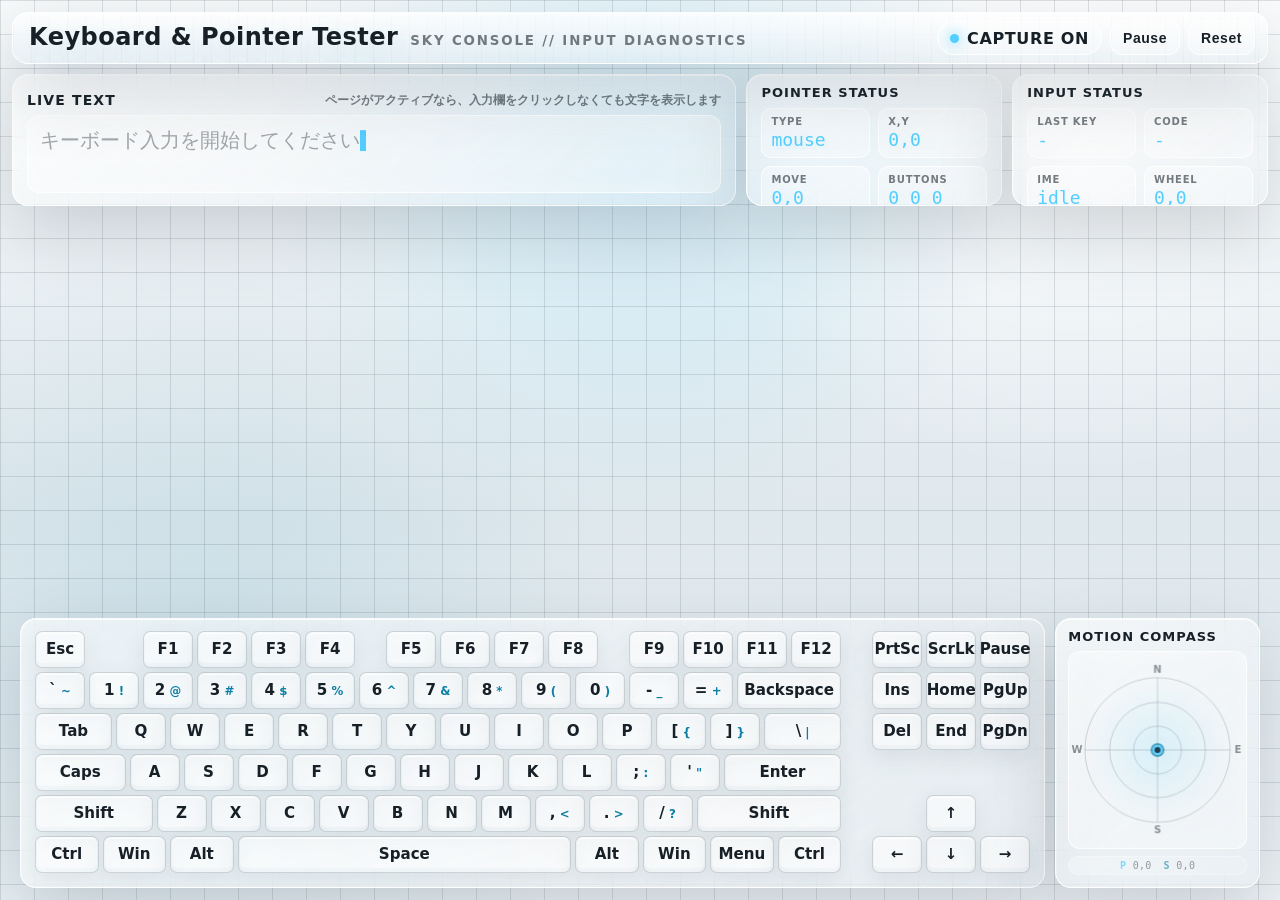
==== commit 3b0aed12: "Move compass readout below indicator" ====
--- a/tester.html
+++ b/tester.html
@@ -412,7 +412,7 @@
       min-height: 0;
       padding: 10px 12px 12px;
       display: grid;
-      grid-template-rows: auto minmax(0, 1fr);
+      grid-template-rows: auto minmax(0, 1fr) auto;
       gap: 7px;
       overflow: hidden;
     }
@@ -425,7 +425,6 @@
     }
 
     .compass-frame {
-      position: relative;
       min-height: 0;
     }
 
@@ -443,10 +442,6 @@
     }
 
     .compass-mini-readout {
-      position: absolute;
-      left: 10px;
-      right: 10px;
-      bottom: 8px;
       min-height: 18px;
       display: flex;
       align-items: center;
@@ -619,10 +614,10 @@
         <h2>Motion Compass</h2>
         <div class="compass-frame">
           <canvas id="motionCompass"></canvas>
-          <div class="compass-mini-readout" aria-label="Pointer and scroll vector readout">
-            <span><b class="pointer-label">P</b> <span id="pointerVector">0,0</span></span>
-            <span><b class="scroll-label">S</b> <span id="scrollVector">0,0</span></span>
-          </div>
+        </div>
+        <div class="compass-mini-readout" aria-label="Pointer and scroll vector readout">
+          <span><b class="pointer-label">P</b> <span id="pointerVector">0,0</span></span>
+          <span><b class="scroll-label">S</b> <span id="scrollVector">0,0</span></span>
         </div>
       </section>
     </section>
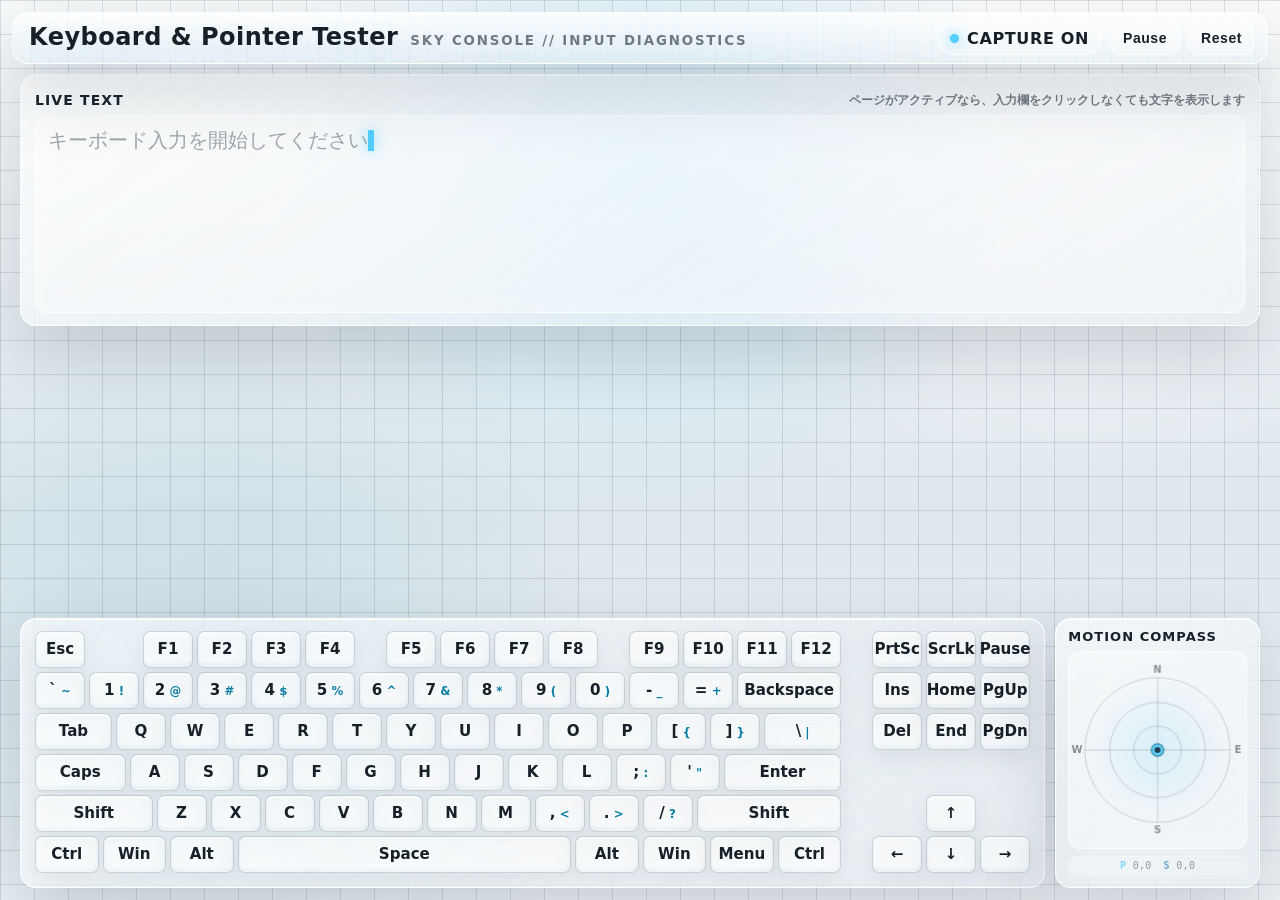
==== commit d95b2218: "Remove status panels and expand live text" ====
--- a/tester.html
+++ b/tester.html
@@ -61,13 +61,13 @@
       width: 100vw;
       padding: 12px;
       display: grid;
-      grid-template-columns: minmax(0, 1fr) minmax(340px, .72fr);
-      grid-template-rows: 52px 132px minmax(80px, 1fr) clamp(220px, 30dvh, 300px);
+      grid-template-columns: minmax(0, 1fr);
+      grid-template-rows: 52px clamp(220px, 28dvh, 340px) minmax(56px, 1fr) clamp(220px, 30dvh, 300px);
       grid-template-areas:
-        "topbar topbar"
-        "editor status"
-        ". ."
-        "bottom bottom";
+        "topbar"
+        "editor"
+        "."
+        "bottom";
       gap: 10px;
       background: transparent;
       pointer-events: none;
@@ -198,8 +198,10 @@
 
     .editor-panel {
       grid-area: editor;
-      align-self: start;
-      height: 132px;
+      justify-self: center;
+      align-self: stretch;
+      width: min(100%, 1240px);
+      height: clamp(220px, 28dvh, 340px);
       display: grid;
       grid-template-rows: 30px minmax(0, 1fr);
       padding: 10px 14px 12px;
@@ -264,18 +266,40 @@
     }
 
     .live-text .composition {
-      color: var(--accent-2);
-      border-bottom: 2px solid var(--accent-2);
+      display: inline;
+      padding: 0 .12em .06em;
+      border-radius: 6px;
+      color: #074e69;
+      border-bottom: 2px solid rgba(83, 207, 255, .86);
+      background:
+        linear-gradient(90deg,
+          rgba(83, 207, 255, .04),
+          rgba(83, 207, 255, .22),
+          rgba(255, 255, 255, .34),
+          rgba(83, 207, 255, .12));
+      background-size: 240% 100%;
+      box-shadow: 0 0 18px rgba(83, 207, 255, .16);
+      text-shadow: 0 0 10px rgba(83, 207, 255, .30);
+      animation: compositionScan 1.65s linear infinite;
     }
 
     .caret {
       display: inline-block;
       width: .58em;
       color: var(--accent);
-      animation: blink 1s steps(2, start) infinite;
-    }
-
-    @keyframes blink { 50% { opacity: 0; } }
+      text-shadow: 0 0 14px rgba(83, 207, 255, .70);
+      animation: caretPulse 1.05s ease-in-out infinite;
+    }
+
+    @keyframes compositionScan {
+      0% { background-position: 120% 0; }
+      100% { background-position: -120% 0; }
+    }
+
+    @keyframes caretPulse {
+      0%, 100% { opacity: .24; filter: drop-shadow(0 0 1px rgba(83, 207, 255, .20)); }
+      45% { opacity: 1; filter: drop-shadow(0 0 8px rgba(83, 207, 255, .70)); }
+    }
 
     #hiddenInput {
       position: fixed;
@@ -471,79 +495,16 @@
       color: rgba(11, 126, 164, .58);
     }
 
-    .status-panel {
-      grid-area: status;
-      align-self: start;
-      height: 132px;
-      display: grid;
-      grid-template-columns: 1fr 1fr;
-      gap: 10px;
-      min-height: 0;
-    }
-
-    .status-card {
-      min-width: 0;
-      padding: 10px 14px;
-      overflow: hidden;
-    }
-
-    .status-card h2 {
-      margin: 0 0 8px;
-      font-size: 13px;
-      letter-spacing: .08em;
-      text-transform: uppercase;
-    }
-
-    .metrics {
-      display: grid;
-      grid-template-columns: repeat(4, minmax(0, 1fr));
-      gap: 8px;
-    }
-
-    .status-panel .metrics {
-      grid-template-columns: repeat(2, minmax(0, 1fr));
-    }
-
-    .metric {
-      min-width: 0;
-      border: 1px solid rgba(255, 255, 255, .78);
-      border-radius: 10px;
-      padding: 7px 9px;
-      background: var(--hud-cell);
-      box-shadow: inset 0 1px 0 rgba(255, 255, 255, .10);
-    }
-
-    .metric span {
-      display: block;
-      color: var(--muted);
-      font-size: 10px;
-      font-weight: 900;
-      letter-spacing: .08em;
-      text-transform: uppercase;
-    }
-
-    .metric strong {
-      display: block;
-      overflow: hidden;
-      text-overflow: ellipsis;
-      white-space: nowrap;
-      margin-top: 4px;
-      color: var(--accent);
-      text-shadow: 0 8px 24px rgba(83, 207, 255, .24);
-      font: 18px/1.05 ui-monospace, SFMono-Regular, Consolas, monospace;
-    }
-
     @media (max-width: 1100px) {
       body { min-width: 0; }
       .app {
         padding: 8px;
         gap: 8px;
         grid-template-columns: 1fr;
-        grid-template-rows: 50px 124px 104px minmax(56px, 1fr) clamp(210px, 30dvh, 280px);
+        grid-template-rows: 50px clamp(210px, 30dvh, 320px) minmax(48px, 1fr) clamp(210px, 30dvh, 280px);
         grid-template-areas:
           "topbar"
           "editor"
-          "status"
           "."
           "bottom";
       }
@@ -551,10 +512,8 @@
         width: 100%;
         grid-template-columns: minmax(0, 1fr) clamp(150px, 24vw, 190px);
       }
-      .editor-panel,
-      .status-panel { height: auto; }
+      .editor-panel { height: clamp(210px, 30dvh, 320px); }
       .brand small { display: none; }
-      .metrics { grid-template-columns: repeat(2, minmax(0, 1fr)); }
     }
   </style>
 </head>
@@ -622,26 +581,6 @@
       </section>
     </section>
 
-    <section class="status-panel">
-      <div class="panel status-card">
-        <h2>Pointer Status</h2>
-        <div class="metrics">
-          <div class="metric"><span>type</span><strong id="pointerType">-</strong></div>
-          <div class="metric"><span>x,y</span><strong id="pointerXY">-</strong></div>
-          <div class="metric"><span>move</span><strong id="moveXY">0,0</strong></div>
-          <div class="metric"><span>buttons</span><strong id="buttonState">0 0 0</strong></div>
-        </div>
-      </div>
-      <div class="panel status-card">
-        <h2>Input Status</h2>
-        <div class="metrics">
-          <div class="metric"><span>last key</span><strong id="lastKey">-</strong></div>
-          <div class="metric"><span>code</span><strong id="lastCode">-</strong></div>
-          <div class="metric"><span>IME</span><strong id="imeState">idle</strong></div>
-          <div class="metric"><span>wheel</span><strong id="wheelState">0,0</strong></div>
-        </div>
-      </div>
-    </section>
   </main>
 
   <script>
@@ -659,14 +598,16 @@
       const captureToggle = $('#captureToggle');
       const resetBtn = $('#resetBtn');
 
-      const pointerTypeEl = $('#pointerType');
-      const pointerXYEl = $('#pointerXY');
-      const moveXYEl = $('#moveXY');
-      const buttonStateEl = $('#buttonState');
-      const lastKeyEl = $('#lastKey');
-      const lastCodeEl = $('#lastCode');
-      const imeStateEl = $('#imeState');
-      const wheelStateEl = $('#wheelState');
+      const statusState = {
+        pointerType: '-',
+        pointerXY: '-',
+        moveXY: '0,0',
+        buttonState: '0 0 0',
+        lastKey: '-',
+        lastCode: '-',
+        imeState: 'idle',
+        wheelState: '0,0'
+      };
       const motionCompass = $('#motionCompass');
       const pointerVectorEl = $('#pointerVector');
       const scrollVectorEl = $('#scrollVector');
@@ -797,8 +738,8 @@
         downKeys.add(code);
         pressedKeysHistory.add(code);
         highlight(code, true);
-        lastKeyEl.textContent = e.key || '-';
-        lastCodeEl.textContent = code || '-';
+        statusState.lastKey = e.key || '-';
+        statusState.lastCode = code || '-';
 
         if (e.isComposing || composingText) return;
 
@@ -818,14 +759,14 @@
       function onCompositionStart() {
         if (!captureEnabled) return;
         composingText = '';
-        imeStateEl.textContent = 'composing';
+        statusState.imeState = 'composing';
         renderText();
       }
 
       function onCompositionUpdate(e) {
         if (!captureEnabled) return;
         composingText = e.data || '';
-        imeStateEl.textContent = 'composing';
+        statusState.imeState = 'composing';
         renderText();
       }
 
@@ -833,7 +774,7 @@
         if (!captureEnabled) return;
         const text = e.data || composingText;
         composingText = '';
-        imeStateEl.textContent = 'idle';
+        statusState.imeState = 'idle';
         if (text) addText(text);
         else renderText();
         hiddenInput.value = '';
@@ -877,10 +818,10 @@
         lastPointer = {clientX: e.clientX, clientY: e.clientY};
         trail.push({x: point.x, y: point.y, t: performance.now()});
         if (trail.length > maxTrail) trail.splice(0, trail.length - maxTrail);
-        pointerTypeEl.textContent = e.pointerType || 'mouse';
-        pointerXYEl.textContent = Math.round(e.clientX) + ',' + Math.round(e.clientY);
-        moveXYEl.textContent = Math.round(move.x) + ',' + Math.round(move.y);
-        buttonStateEl.textContent = buttonText(e.buttons || 0);
+        statusState.pointerType = e.pointerType || 'mouse';
+        statusState.pointerXY = Math.round(e.clientX) + ',' + Math.round(e.clientY);
+        statusState.moveXY = Math.round(move.x) + ',' + Math.round(move.y);
+        statusState.buttonState = buttonText(e.buttons || 0);
       }
 
       function onPointerDown(e) {
@@ -889,12 +830,12 @@
         const point = viewportToCanvas(e.clientX, e.clientY);
         ripples.push({x: point.x, y: point.y, radius: 0, alpha: 1});
         if (ripples.length > maxRipples) ripples.splice(0, ripples.length - maxRipples);
-        buttonStateEl.textContent = buttonText(e.buttons || 0);
+        statusState.buttonState = buttonText(e.buttons || 0);
       }
 
       function onPointerUp(e) {
         if (!captureEnabled) return;
-        buttonStateEl.textContent = buttonText(e.buttons || 0);
+        statusState.buttonState = buttonText(e.buttons || 0);
       }
 
       function onWheel(e) {
@@ -903,7 +844,7 @@
         wheelY += e.deltaY;
         scrollVel.x += e.deltaX;
         scrollVel.y += -e.deltaY;
-        wheelStateEl.textContent = Math.round(wheelX) + ',' + Math.round(wheelY);
+        statusState.wheelState = Math.round(wheelX) + ',' + Math.round(wheelY);
       }
 
       function drawPointerCanvas() {
@@ -1080,14 +1021,14 @@
         pressedKeysHistory.clear();
         releaseDownKeys();
         $$('#visualKb .k.pressed').forEach((key) => key.classList.remove('pressed'));
-        pointerTypeEl.textContent = '-';
-        pointerXYEl.textContent = '-';
-        moveXYEl.textContent = '0,0';
-        buttonStateEl.textContent = '0 0 0';
-        lastKeyEl.textContent = '-';
-        lastCodeEl.textContent = '-';
-        imeStateEl.textContent = 'idle';
-        wheelStateEl.textContent = '0,0';
+        statusState.pointerType = '-';
+        statusState.pointerXY = '-';
+        statusState.moveXY = '0,0';
+        statusState.buttonState = '0 0 0';
+        statusState.lastKey = '-';
+        statusState.lastCode = '-';
+        statusState.imeState = 'idle';
+        statusState.wheelState = '0,0';
         hiddenInput.value = '';
         renderText();
         drawPointerCanvas();
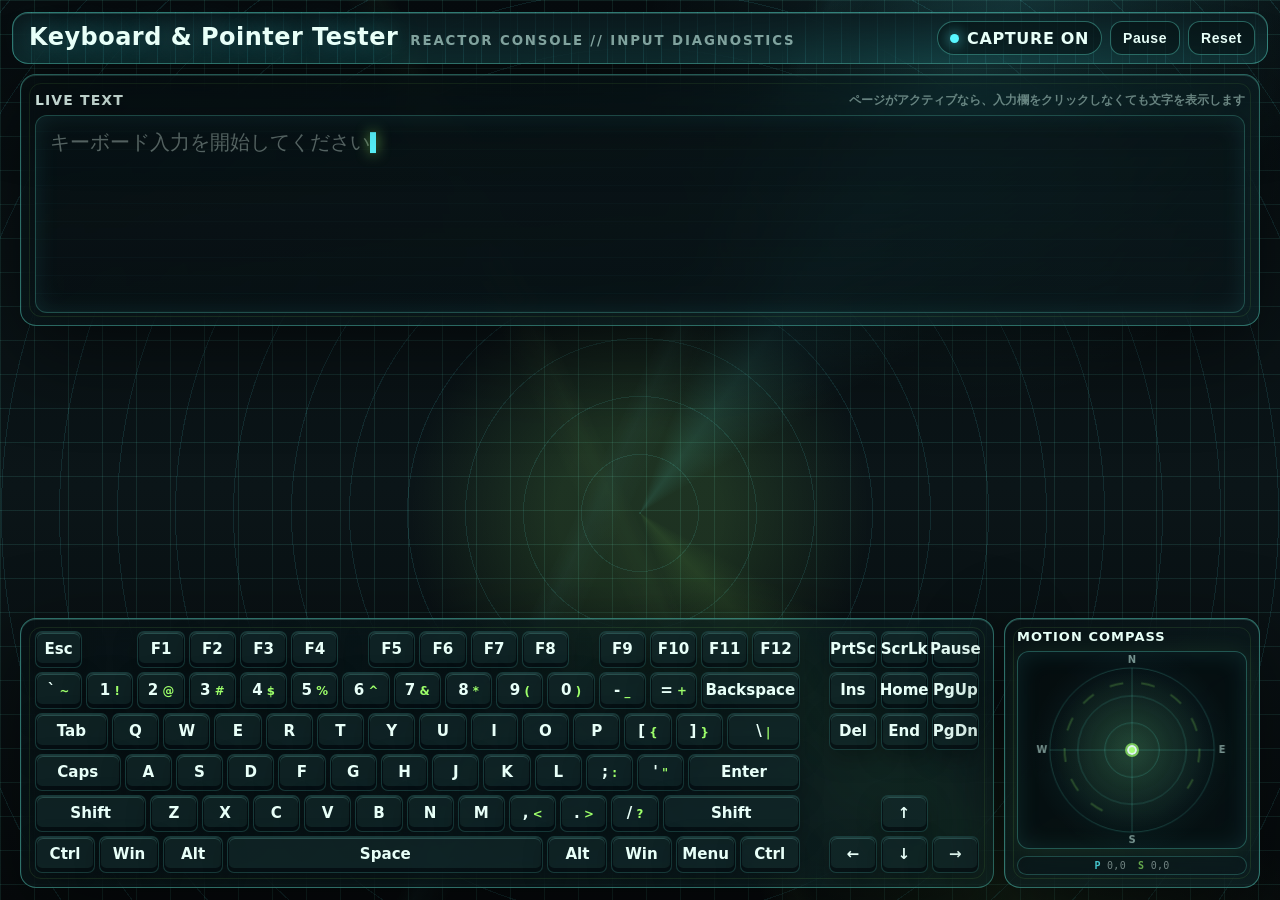
==== commit ee704b98: "Apply Minimal Reactor Console design" ====
--- a/tester.html
+++ b/tester.html
@@ -6,34 +6,35 @@
   <title>Keyboard & Pointer Tester — Kiosk MVP</title>
   <style>
     :root {
-      color-scheme: light;
-      --bg: #e9edf0;
-      --panel: rgba(255, 255, 255, .58);
-      --panel-2: rgba(248, 251, 252, .72);
-      --panel-3: rgba(255, 255, 255, .34);
-      --text: #172027;
-      --muted: rgba(23, 32, 39, .58);
-      --accent: #53cfff;
-      --accent-2: #0b7ea4;
-      --danger: #ffb15c;
-      --border: rgba(255, 255, 255, .78);
-      --grid: rgba(38, 56, 68, .14);
-      --trail: rgba(83, 207, 255, .72);
-      --ripple: rgba(83, 207, 255, .58);
-      --hud-bg-a: rgba(255, 255, 255, .58);
-      --hud-bg-b: rgba(224, 232, 238, .34);
-      --hud-bg-strong-a: rgba(255, 255, 255, .74);
-      --hud-bg-strong-b: rgba(226, 235, 241, .50);
-      --hud-border: rgba(255, 255, 255, .82);
-      --hud-cell: rgba(255, 255, 255, .32);
-      --key: rgba(255, 255, 255, .42);
-      --key-edge: rgba(255, 255, 255, .26);
-      --key-label: #172027;
-      --key-down: #f8fdff;
-      --key-pressed: rgba(83, 207, 255, .30);
-      --shadow: 0 24px 70px rgba(57, 75, 88, .22);
-      --thin-line: rgba(38, 56, 68, .18);
-      --blue-glow: rgba(83, 207, 255, .40);
+      color-scheme: dark;
+      --bg: #070d10;
+      --panel: rgba(9, 19, 22, .62);
+      --panel-2: rgba(12, 30, 34, .78);
+      --panel-3: rgba(19, 55, 59, .34);
+      --text: #e8fff8;
+      --muted: rgba(214, 255, 245, .58);
+      --accent: #58f6ff;
+      --accent-2: #9dff6a;
+      --danger: #ffb86c;
+      --border: rgba(99, 255, 231, .34);
+      --grid: rgba(112, 255, 226, .10);
+      --trail: rgba(94, 246, 255, .78);
+      --ripple: rgba(157, 255, 106, .58);
+      --hud-bg-a: rgba(8, 18, 21, .70);
+      --hud-bg-b: rgba(19, 50, 54, .42);
+      --hud-bg-strong-a: rgba(11, 27, 31, .82);
+      --hud-bg-strong-b: rgba(21, 70, 72, .48);
+      --hud-border: rgba(105, 255, 232, .38);
+      --hud-cell: rgba(99, 255, 231, .08);
+      --key: rgba(116, 255, 230, .08);
+      --key-edge: rgba(6, 15, 18, .72);
+      --key-label: #e8fff8;
+      --key-down: #9dff6a;
+      --key-pressed: rgba(88, 246, 255, .22);
+      --shadow: 0 28px 90px rgba(0, 0, 0, .48);
+      --thin-line: rgba(133, 255, 237, .18);
+      --blue-glow: rgba(88, 246, 255, .42);
+      --reactor-glow: rgba(157, 255, 106, .34);
     }
 
     * { box-sizing: border-box; }
@@ -52,6 +53,28 @@
 
     body {
       min-width: 960px;
+    }
+
+    body::before,
+    body::after {
+      content: "";
+      position: fixed;
+      inset: 0;
+      pointer-events: none;
+      z-index: 1;
+    }
+
+    body::before {
+      background:
+        linear-gradient(115deg, transparent 0 48%, rgba(88, 246, 255, .055) 49%, transparent 51% 100%),
+        linear-gradient(245deg, transparent 0 52%, rgba(157, 255, 106, .045) 53%, transparent 55% 100%);
+      opacity: .65;
+      mix-blend-mode: screen;
+    }
+
+    body::after {
+      background: repeating-linear-gradient(0deg, rgba(232, 255, 248, .035) 0 1px, transparent 1px 4px);
+      opacity: .16;
     }
 
     .app {
@@ -79,10 +102,23 @@
       border-radius: 16px;
       background:
         linear-gradient(145deg, var(--hud-bg-a), var(--hud-bg-b)),
-        linear-gradient(90deg, rgba(255, 255, 255, .30) 0 1px, transparent 1px 100%);
-      box-shadow: var(--shadow), inset 0 1px 0 rgba(255, 255, 255, .78);
-      backdrop-filter: blur(12px) saturate(1.08);
+        linear-gradient(90deg, rgba(88, 246, 255, .13) 0 1px, transparent 1px 100%);
+      box-shadow: var(--shadow), inset 0 1px 0 rgba(142, 255, 237, .18);
+      backdrop-filter: blur(14px) saturate(1.18);
       pointer-events: auto;
+    }
+
+    .panel {
+      position: relative;
+    }
+
+    .panel::after {
+      content: "";
+      position: absolute;
+      inset: 8px;
+      border: 1px solid rgba(157, 255, 106, .10);
+      border-radius: 12px;
+      pointer-events: none;
     }
 
     .topbar {
@@ -96,7 +132,7 @@
       padding: 8px 12px 8px 16px;
       background:
         linear-gradient(180deg, var(--hud-bg-strong-a), var(--hud-bg-strong-b)),
-        repeating-linear-gradient(90deg, rgba(83, 207, 255, .18) 0 1px, transparent 1px 18px);
+        repeating-linear-gradient(90deg, rgba(88, 246, 255, .18) 0 1px, transparent 1px 18px);
     }
 
     .brand {
@@ -111,7 +147,7 @@
       font-size: clamp(18px, 2.1vw, 24px);
       line-height: 1.08;
       letter-spacing: .02em;
-      text-shadow: 0 10px 30px rgba(83, 207, 255, .20);
+      text-shadow: 0 0 24px rgba(88, 246, 255, .35);
       white-space: nowrap;
     }
 
@@ -132,9 +168,9 @@
     .chip,
     .button {
       min-height: 34px;
-      border: 1px solid rgba(255, 255, 255, .82);
+      border: 1px solid rgba(105, 255, 232, .34);
       border-radius: 999px;
-      background: rgba(255, 255, 255, .30);
+      background: rgba(7, 16, 19, .56);
       color: var(--text);
       display: inline-flex;
       align-items: center;
@@ -175,7 +211,7 @@
     .button:focus-visible {
       outline: none;
       border-color: var(--accent);
-      background: rgba(83, 207, 255, .18);
+      background: rgba(88, 246, 255, .18);
     }
 
     #pointerCanvas {
@@ -187,13 +223,14 @@
       display: block;
       pointer-events: none;
       background:
+        radial-gradient(circle at 50% 57%, rgba(157, 255, 106, .13) 0 10%, transparent 28%),
+        repeating-radial-gradient(circle at 50% 57%, rgba(88, 246, 255, .10) 0 1px, transparent 1px 58px),
         linear-gradient(var(--grid) 1px, transparent 1px),
         linear-gradient(90deg, var(--grid) 1px, transparent 1px),
-        radial-gradient(circle at 50% 18%, rgba(83, 207, 255, .18), transparent 38%),
-        radial-gradient(circle at 84% 8%, rgba(255, 255, 255, .78), transparent 30%),
-        radial-gradient(circle at 16% 72%, rgba(11, 126, 164, .10), transparent 34%),
-        linear-gradient(180deg, #f8fafb 0%, #dfe8ed 58%, #eef3f6 100%);
-      background-size: 34px 34px, 34px 34px, auto, auto, auto, auto;
+        conic-gradient(from 18deg at 50% 57%, transparent 0deg, rgba(88, 246, 255, .10) 18deg, transparent 42deg, transparent 100deg, rgba(157, 255, 106, .08) 118deg, transparent 145deg, transparent 360deg),
+        radial-gradient(circle at 76% 8%, rgba(88, 246, 255, .12), transparent 26%),
+        linear-gradient(180deg, #070d10 0%, #0b1518 54%, #060a0c 100%);
+      background-size: auto, auto, 34px 34px, 34px 34px, auto, auto, auto;
     }
 
     .editor-panel {
@@ -234,16 +271,18 @@
       overflow-y: auto;
       overflow-x: hidden;
       overscroll-behavior: contain;
-      border: 1px solid rgba(255, 255, 255, .78);
+      border: 1px solid rgba(105, 255, 232, .26);
       border-radius: 12px;
-      padding: 10px 12px;
-      background: rgba(255, 255, 255, .30);
-      box-shadow: inset 0 1px 18px rgba(255, 255, 255, .24);
+      padding: 12px 14px;
+      background:
+        linear-gradient(180deg, rgba(9, 19, 22, .72), rgba(7, 13, 16, .56)),
+        repeating-linear-gradient(0deg, rgba(88, 246, 255, .055) 0 1px, transparent 1px 18px);
+      box-shadow: inset 0 1px 24px rgba(88, 246, 255, .10), 0 0 36px rgba(0,0,0,.22);
       color: var(--text);
       font: 20px/1.55 ui-monospace, SFMono-Regular, Consolas, "Liberation Mono", "Noto Sans Mono CJK JP", monospace;
       white-space: pre-wrap;
       word-break: break-word;
-      scrollbar-color: rgba(83, 207, 255, .56) rgba(255, 255, 255, .18);
+      scrollbar-color: rgba(88, 246, 255, .58) rgba(9, 19, 22, .50);
       scrollbar-width: thin;
     }
 
@@ -252,34 +291,34 @@
     }
 
     .live-text::-webkit-scrollbar-track {
-      background: rgba(255, 255, 255, .18);
+      background: rgba(9, 19, 22, .50);
       border-radius: 999px;
     }
 
     .live-text::-webkit-scrollbar-thumb {
-      background: rgba(83, 207, 255, .56);
+      background: rgba(88, 246, 255, .58);
       border-radius: 999px;
     }
 
     .live-text .placeholder {
-      color: rgba(23, 32, 39, .38);
+      color: rgba(232, 255, 248, .36);
     }
 
     .live-text .composition {
       display: inline;
       padding: 0 .12em .06em;
       border-radius: 6px;
-      color: #074e69;
-      border-bottom: 2px solid rgba(83, 207, 255, .86);
+      color: #eafff7;
+      border-bottom: 2px solid rgba(157, 255, 106, .86);
       background:
         linear-gradient(90deg,
-          rgba(83, 207, 255, .04),
-          rgba(83, 207, 255, .22),
-          rgba(255, 255, 255, .34),
-          rgba(83, 207, 255, .12));
+          rgba(88, 246, 255, .04),
+          rgba(157, 255, 106, .22),
+          rgba(232, 255, 248, .24),
+          rgba(88, 246, 255, .12));
       background-size: 240% 100%;
-      box-shadow: 0 0 18px rgba(83, 207, 255, .16);
-      text-shadow: 0 0 10px rgba(83, 207, 255, .30);
+      box-shadow: 0 0 20px rgba(157, 255, 106, .18);
+      text-shadow: 0 0 12px rgba(157, 255, 106, .34);
       animation: compositionScan 1.65s linear infinite;
     }
 
@@ -287,7 +326,7 @@
       display: inline-block;
       width: .58em;
       color: var(--accent);
-      text-shadow: 0 0 14px rgba(83, 207, 255, .70);
+      text-shadow: 0 0 14px rgba(157, 255, 106, .70);
       animation: caretPulse 1.05s ease-in-out infinite;
     }
 
@@ -297,8 +336,8 @@
     }
 
     @keyframes caretPulse {
-      0%, 100% { opacity: .24; filter: drop-shadow(0 0 1px rgba(83, 207, 255, .20)); }
-      45% { opacity: 1; filter: drop-shadow(0 0 8px rgba(83, 207, 255, .70)); }
+      0%, 100% { opacity: .24; filter: drop-shadow(0 0 1px rgba(157, 255, 106, .20)); }
+      45% { opacity: 1; filter: drop-shadow(0 0 8px rgba(157, 255, 106, .70)); }
     }
 
     #hiddenInput {
@@ -319,7 +358,7 @@
       width: min(100%, 1240px);
       min-height: 0;
       display: grid;
-      grid-template-columns: minmax(0, 1fr) clamp(176px, 16vw, 220px);
+      grid-template-columns: minmax(0, 1fr) clamp(220px, 20vw, 300px);
       gap: 10px;
       pointer-events: auto;
     }
@@ -352,11 +391,11 @@
       display: flex;
       align-items: center;
       justify-content: center;
-      border: 1px solid rgba(38, 56, 68, .18);
+      border: 1px solid rgba(105, 255, 232, .18);
       border-radius: 7px;
       background: var(--key-edge);
       color: var(--key-label);
-      box-shadow: 0 8px 22px rgba(57, 75, 88, .10), inset 0 1px 0 rgba(255, 255, 255, .64);
+      box-shadow: 0 8px 24px rgba(0, 0, 0, .30), inset 0 1px 0 rgba(142, 255, 237, .18);
       font-size: clamp(12px, 1.18vw, 16px);
       font-weight: 900;
       line-height: 1.08;
@@ -371,7 +410,7 @@
       inset: 1px 1px 4px;
       border-radius: 6px 6px 5px 5px;
       background: var(--key);
-      box-shadow: inset 0 1px 0 rgba(255, 255, 255, .74);
+      box-shadow: inset 0 1px 0 rgba(142, 255, 237, .20);
       z-index: 0;
     }
 
@@ -401,16 +440,16 @@
 
     .k.down {
       transform: translateY(2px);
-      color: #062331;
+      color: #071006;
       background: var(--key-down);
-      box-shadow: 0 0 24px var(--blue-glow), inset 0 0 0 1px rgba(83, 207, 255, .48);
+      box-shadow: 0 0 28px var(--reactor-glow), inset 0 0 0 1px rgba(232, 255, 190, .60);
     }
 
     .k.down::before { background: var(--key-down); bottom: 2px; }
 
     .k.down > span:has(small),
     .k.down small {
-      color: #062331;
+      color: #071006;
     }
 
     .k.pressed:not(.down) {
@@ -418,7 +457,7 @@
       filter: brightness(1.18);
     }
 
-    .k.pressed:not(.down)::before { background: rgba(83, 207, 255, .18); }
+    .k.pressed:not(.down)::before { background: rgba(88, 246, 255, .18); }
 
     .w05 { grid-column: span 2; }
     .w1 { grid-column: span 4; }
@@ -457,12 +496,13 @@
       min-height: 0;
       height: 100%;
       display: block;
-      border: 1px solid rgba(255, 255, 255, .78);
+      border: 1px solid rgba(105, 255, 232, .30);
       border-radius: 12px;
       background:
-        radial-gradient(circle at 50% 50%, rgba(83, 207, 255, .16), transparent 54%),
-        rgba(255, 255, 255, .30);
-      box-shadow: inset 0 1px 18px rgba(255, 255, 255, .24);
+        radial-gradient(circle at 50% 50%, rgba(157, 255, 106, .13), transparent 52%),
+        radial-gradient(circle at 50% 50%, rgba(88, 246, 255, .12), transparent 68%),
+        rgba(4, 11, 13, .60);
+      box-shadow: inset 0 1px 24px rgba(88, 246, 255, .10), 0 0 24px rgba(157, 255, 106, .08);
     }
 
     .compass-mini-readout {
@@ -472,10 +512,10 @@
       justify-content: center;
       gap: 12px;
       padding: 3px 8px;
-      border: 1px solid rgba(255, 255, 255, .30);
+      border: 1px solid rgba(105, 255, 232, .22);
       border-radius: 999px;
-      background: rgba(255, 255, 255, .18);
-      color: rgba(23, 32, 39, .42);
+      background: rgba(9, 19, 22, .50);
+      color: rgba(232, 255, 248, .46);
       font: 10px/1.1 ui-monospace, SFMono-Regular, Consolas, monospace;
       letter-spacing: .03em;
       pointer-events: none;
@@ -483,16 +523,16 @@
     }
 
     .compass-mini-readout b {
-      color: rgba(23, 32, 39, .40);
+      color: rgba(232, 255, 248, .46);
       font-weight: 800;
     }
 
     .compass-mini-readout .pointer-label {
-      color: rgba(83, 207, 255, .72);
+      color: rgba(88, 246, 255, .78);
     }
 
     .compass-mini-readout .scroll-label {
-      color: rgba(11, 126, 164, .58);
+      color: rgba(157, 255, 106, .62);
     }
 
     @media (max-width: 1100px) {
@@ -510,7 +550,7 @@
       }
       .bottom-hud {
         width: 100%;
-        grid-template-columns: minmax(0, 1fr) clamp(150px, 24vw, 190px);
+        grid-template-columns: minmax(0, 1fr) clamp(190px, 28vw, 250px);
       }
       .editor-panel { height: clamp(210px, 30dvh, 320px); }
       .brand small { display: none; }
@@ -524,7 +564,7 @@
     <header class="topbar">
       <div class="brand">
         <h1>Keyboard & Pointer Tester</h1>
-        <small>Sky Console // Input Diagnostics</small>
+        <small>Reactor Console // Input Diagnostics</small>
       </div>
       <div class="toolbar">
         <div class="chip" id="captureChip" data-state="on">CAPTURE ON</div>
@@ -858,28 +898,47 @@
           ctx.lineJoin = 'round';
           for (let i = 1; i < trail.length; i++) {
             const age = i / trail.length;
-            ctx.strokeStyle = 'rgba(83, 207, 255, ' + (0.12 + age * 0.66).toFixed(3) + ')';
-            ctx.lineWidth = 2 + age * 3;
+            const alpha = (0.10 + age * 0.62).toFixed(3);
+            ctx.strokeStyle = 'rgba(94, 246, 255, ' + alpha + ')';
+            ctx.lineWidth = 1.2 + age * 2.4;
             ctx.beginPath();
             ctx.moveTo(trail[i - 1].x, trail[i - 1].y);
             ctx.lineTo(trail[i].x, trail[i].y);
             ctx.stroke();
+            if (i % 9 === 0) {
+              ctx.fillStyle = 'rgba(157, 255, 106, ' + (0.04 + age * 0.20).toFixed(3) + ')';
+              ctx.beginPath();
+              ctx.arc(trail[i].x, trail[i].y, 1.1 + age * 1.6, 0, Math.PI * 2);
+              ctx.fill();
+            }
           }
           const last = trail[trail.length - 1];
-          ctx.fillStyle = 'rgba(255, 255, 255, .94)';
+          ctx.strokeStyle = 'rgba(157, 255, 106, .76)';
+          ctx.lineWidth = 1.5;
           ctx.beginPath();
-          ctx.arc(last.x, last.y, 6, 0, Math.PI * 2);
+          ctx.arc(last.x, last.y, 7, 0, Math.PI * 2);
+          ctx.stroke();
+          ctx.fillStyle = 'rgba(232, 255, 248, .88)';
+          ctx.beginPath();
+          ctx.arc(last.x, last.y, 2.8, 0, Math.PI * 2);
           ctx.fill();
           ctx.restore();
         }
 
         for (const ripple of ripples) {
           ctx.save();
-          ctx.strokeStyle = 'rgba(83, 207, 255, ' + ripple.alpha.toFixed(3) + ')';
-          ctx.lineWidth = 3;
+          ctx.strokeStyle = 'rgba(157, 255, 106, ' + ripple.alpha.toFixed(3) + ')';
+          ctx.lineWidth = 2;
           ctx.beginPath();
           ctx.arc(ripple.x, ripple.y, ripple.radius, 0, Math.PI * 2);
           ctx.stroke();
+          ctx.strokeStyle = 'rgba(94, 246, 255, ' + (ripple.alpha * .55).toFixed(3) + ')';
+          ctx.beginPath();
+          ctx.moveTo(ripple.x - ripple.radius * .55, ripple.y);
+          ctx.lineTo(ripple.x + ripple.radius * .55, ripple.y);
+          ctx.moveTo(ripple.x, ripple.y - ripple.radius * .55);
+          ctx.lineTo(ripple.x, ripple.y + ripple.radius * .55);
+          ctx.stroke();
           ctx.restore();
         }
       }
@@ -889,7 +948,7 @@
       }
 
       function drawCompassBase(compassCtx, cx, cy, radius) {
-        compassCtx.strokeStyle = 'rgba(38, 56, 68, .20)';
+        compassCtx.strokeStyle = 'rgba(105, 255, 232, .20)';
         compassCtx.lineWidth = 1;
         for (const r of [0.33, 0.66, 1]) {
           compassCtx.beginPath();
@@ -903,7 +962,7 @@
         compassCtx.lineTo(cx, cy + radius);
         compassCtx.stroke();
 
-        compassCtx.fillStyle = 'rgba(23, 32, 39, .48)';
+        compassCtx.fillStyle = 'rgba(214, 255, 245, .54)';
         compassCtx.font = '700 10px system-ui, sans-serif';
         compassCtx.textAlign = 'center';
         compassCtx.textBaseline = 'middle';
@@ -920,9 +979,9 @@
         const angle = Math.atan2(vel.y, vel.x);
         const vx = speed ? Math.cos(angle) * radius * scale : 0;
         const vy = speed ? Math.sin(angle) * radius * scale : 0;
-        const lineColor = options.lineColor || 'rgba(83, 207, 255, .94)';
-        const tipColor = options.tipColor || 'rgba(83, 207, 255, .96)';
-        const arcColor = options.arcColor || 'rgba(83, 207, 255, .42)';
+        const lineColor = options.lineColor || 'rgba(94, 246, 255, .94)';
+        const tipColor = options.tipColor || 'rgba(157, 255, 106, .96)';
+        const arcColor = options.arcColor || 'rgba(94, 246, 255, .34)';
         const dashed = Boolean(options.dashed);
 
         compassCtx.beginPath();
@@ -968,20 +1027,28 @@
 
         compassCtx.save();
         drawCompassBase(compassCtx, cx, cy, radius);
+        const spin = performance.now() / 1200;
+        compassCtx.strokeStyle = 'rgba(157, 255, 106, .22)';
+        compassCtx.lineWidth = 2;
+        compassCtx.setLineDash([14, 18]);
+        compassCtx.beginPath();
+        compassCtx.arc(cx, cy, radius * .82, spin, spin + Math.PI * 1.55);
+        compassCtx.stroke();
+        compassCtx.setLineDash([]);
         drawCompassVector(compassCtx, cx, cy, radius, scrollVel, {
           range: 520,
-          lineColor: 'rgba(11, 126, 164, .78)',
-          tipColor: 'rgba(11, 126, 164, .70)',
-          arcColor: 'rgba(11, 126, 164, .30)',
+          lineColor: 'rgba(157, 255, 106, .70)',
+          tipColor: 'rgba(157, 255, 106, .72)',
+          arcColor: 'rgba(157, 255, 106, .26)',
           dashed: true
         });
         drawCompassVector(compassCtx, cx, cy, radius, motionVel, {
           range: 90,
-          lineColor: 'rgba(83, 207, 255, .94)',
-          tipColor: 'rgba(83, 207, 255, .96)',
-          arcColor: 'rgba(83, 207, 255, .42)'
+          lineColor: 'rgba(94, 246, 255, .94)',
+          tipColor: 'rgba(232, 255, 248, .96)',
+          arcColor: 'rgba(94, 246, 255, .38)'
         });
-        compassCtx.fillStyle = 'rgba(23, 32, 39, .82)';
+        compassCtx.fillStyle = 'rgba(157, 255, 106, .88)';
         compassCtx.beginPath();
         compassCtx.arc(cx, cy, 3, 0, Math.PI * 2);
         compassCtx.fill();
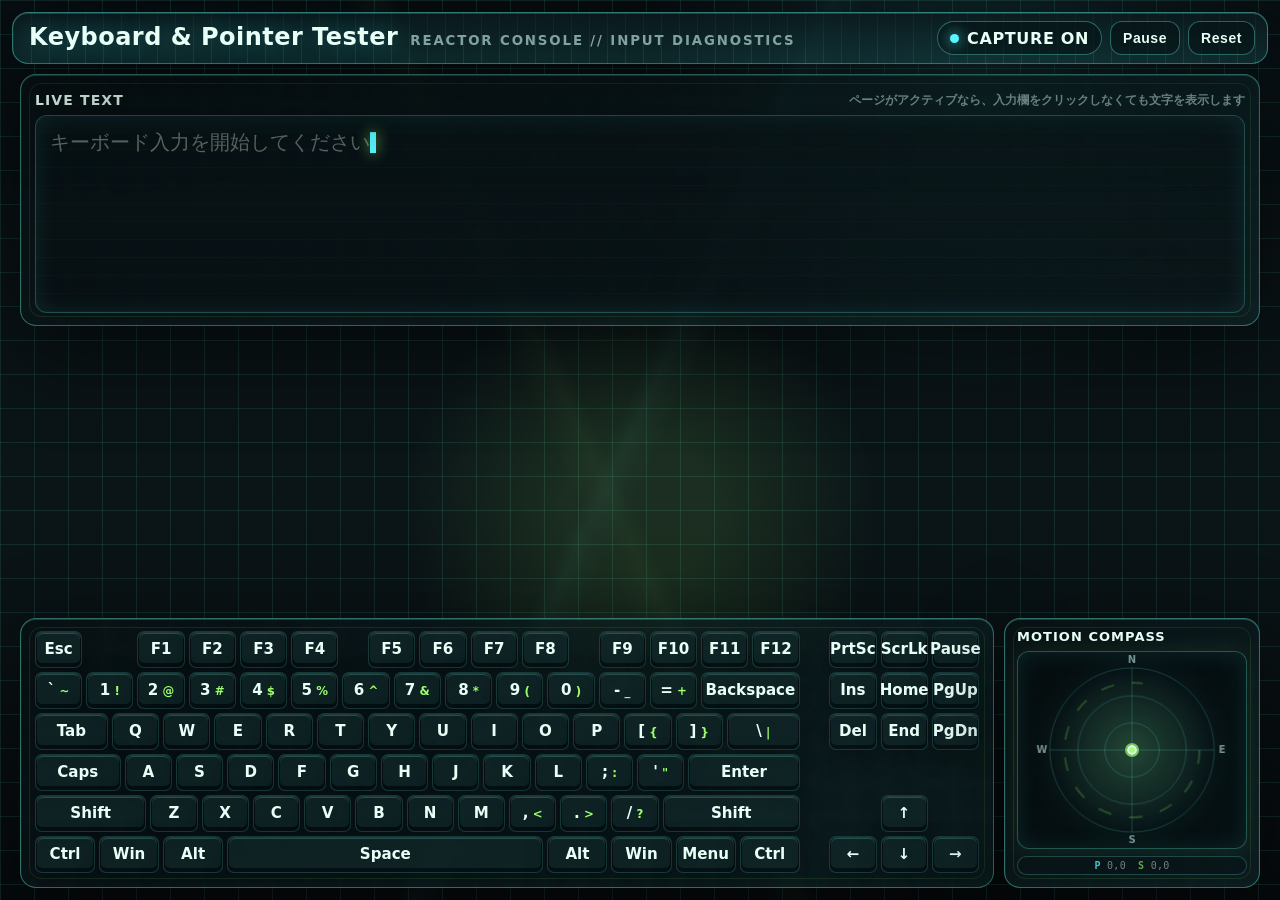
==== commit ccc740cf: "Optimize kiosk rendering performance" ====
--- a/tester.html
+++ b/tester.html
@@ -104,7 +104,7 @@
         linear-gradient(145deg, var(--hud-bg-a), var(--hud-bg-b)),
         linear-gradient(90deg, rgba(88, 246, 255, .13) 0 1px, transparent 1px 100%);
       box-shadow: var(--shadow), inset 0 1px 0 rgba(142, 255, 237, .18);
-      backdrop-filter: blur(14px) saturate(1.18);
+      backdrop-filter: blur(4px) saturate(1.06);
       pointer-events: auto;
     }
 
@@ -223,14 +223,12 @@
       display: block;
       pointer-events: none;
       background:
-        radial-gradient(circle at 50% 57%, rgba(157, 255, 106, .13) 0 10%, transparent 28%),
-        repeating-radial-gradient(circle at 50% 57%, rgba(88, 246, 255, .10) 0 1px, transparent 1px 58px),
+        radial-gradient(circle at 50% 57%, rgba(157, 255, 106, .11) 0 9%, transparent 29%),
         linear-gradient(var(--grid) 1px, transparent 1px),
         linear-gradient(90deg, var(--grid) 1px, transparent 1px),
-        conic-gradient(from 18deg at 50% 57%, transparent 0deg, rgba(88, 246, 255, .10) 18deg, transparent 42deg, transparent 100deg, rgba(157, 255, 106, .08) 118deg, transparent 145deg, transparent 360deg),
-        radial-gradient(circle at 76% 8%, rgba(88, 246, 255, .12), transparent 26%),
+        radial-gradient(circle at 76% 8%, rgba(88, 246, 255, .10), transparent 26%),
         linear-gradient(180deg, #070d10 0%, #0b1518 54%, #060a0c 100%);
-      background-size: auto, auto, 34px 34px, 34px 34px, auto, auto, auto;
+      background-size: auto, 34px 34px, 34px 34px, auto, auto;
     }
 
     .editor-panel {
@@ -336,8 +334,8 @@
     }
 
     @keyframes caretPulse {
-      0%, 100% { opacity: .24; filter: drop-shadow(0 0 1px rgba(157, 255, 106, .20)); }
-      45% { opacity: 1; filter: drop-shadow(0 0 8px rgba(157, 255, 106, .70)); }
+      0%, 100% { opacity: .24; }
+      45% { opacity: 1; }
     }
 
     #hiddenInput {
@@ -519,7 +517,6 @@
       font: 10px/1.1 ui-monospace, SFMono-Regular, Consolas, monospace;
       letter-spacing: .03em;
       pointer-events: none;
-      backdrop-filter: blur(7px) saturate(1.02);
     }
 
     .compass-mini-readout b {
@@ -656,13 +653,21 @@
       const pressedKeysHistory = new Set();
       const trail = [];
       const ripples = [];
-      const maxTrail = 700;
-      const maxRipples = 36;
+      const maxTrail = 240;
+      const maxRipples = 18;
+      const maxCanvasDpr = 1.5;
+      const minTrailDistance = 3;
+      const minTrailInterval = 12;
+      const velocityEpsilon = 0.16;
 
       let captureEnabled = true;
       let editorText = '';
       let composingText = '';
       let lastPointer = null;
+      let lastTrailPoint = null;
+      let pointerCanvasDirty = true;
+      let motionCompassDirty = true;
+      let compassSpin = 0;
       const motionVel = {x: 0, y: 0};
       const scrollVel = {x: 0, y: 0};
       let wheelX = 0;
@@ -820,21 +825,51 @@
         hiddenInput.value = '';
       }
 
+      function canvasDpr() {
+        return Math.min(window.devicePixelRatio || 1, maxCanvasDpr);
+      }
+
+      function scheduleAnimation() {
+        if (!rafId) rafId = requestAnimationFrame(animate);
+      }
+
+      function markPointerCanvasDirty() {
+        pointerCanvasDirty = true;
+        scheduleAnimation();
+      }
+
+      function markMotionCompassDirty() {
+        motionCompassDirty = true;
+        scheduleAnimation();
+      }
+
+      function vectorActive(vel, threshold = velocityEpsilon) {
+        return Math.abs(vel.x) > threshold || Math.abs(vel.y) > threshold;
+      }
+
+      function settleVector(vel) {
+        if (Math.abs(vel.x) <= velocityEpsilon) vel.x = 0;
+        if (Math.abs(vel.y) <= velocityEpsilon) vel.y = 0;
+      }
+
       function resizeCanvas() {
-        const dpr = window.devicePixelRatio || 1;
+        const dpr = canvasDpr();
         const width = Math.max(1, window.innerWidth);
         const height = Math.max(1, window.innerHeight);
         canvas.width = Math.floor(width * dpr);
         canvas.height = Math.floor(height * dpr);
         ctx.setTransform(dpr, 0, 0, dpr, 0, 0);
+        pointerCanvasDirty = true;
+        motionCompassDirty = true;
         sizeMotionCompass();
         drawPointerCanvas();
+        drawMotionCompass();
       }
 
       function sizeMotionCompass() {
         if (!motionCompass) return;
         const rect = motionCompass.getBoundingClientRect();
-        const dpr = window.devicePixelRatio || 1;
+        const dpr = canvasDpr();
         motionCompass.width = Math.max(1, Math.floor(rect.width * dpr));
         motionCompass.height = Math.max(1, Math.floor(rect.height * dpr));
         const compassCtx = motionCompass.getContext('2d');
@@ -853,11 +888,21 @@
         if (!captureEnabled) return;
         const point = viewportToCanvas(e.clientX, e.clientY);
         const move = lastPointer ? {x: e.clientX - lastPointer.clientX, y: e.clientY - lastPointer.clientY} : {x: 0, y: 0};
+        const now = performance.now();
+        const trailDistance = lastTrailPoint ? Math.hypot(point.x - lastTrailPoint.x, point.y - lastTrailPoint.y) : Infinity;
+        const trailElapsed = lastTrailPoint ? now - lastTrailPoint.t : Infinity;
         motionVel.x += move.x;
         motionVel.y += move.y;
         lastPointer = {clientX: e.clientX, clientY: e.clientY};
-        trail.push({x: point.x, y: point.y, t: performance.now()});
-        if (trail.length > maxTrail) trail.splice(0, trail.length - maxTrail);
+
+        if (trailDistance >= minTrailDistance || trailElapsed >= minTrailInterval) {
+          lastTrailPoint = {x: point.x, y: point.y, t: now};
+          trail.push(lastTrailPoint);
+          if (trail.length > maxTrail) trail.splice(0, trail.length - maxTrail);
+          markPointerCanvasDirty();
+        }
+        markMotionCompassDirty();
+
         statusState.pointerType = e.pointerType || 'mouse';
         statusState.pointerXY = Math.round(e.clientX) + ',' + Math.round(e.clientY);
         statusState.moveXY = Math.round(move.x) + ',' + Math.round(move.y);
@@ -871,6 +916,7 @@
         ripples.push({x: point.x, y: point.y, radius: 0, alpha: 1});
         if (ripples.length > maxRipples) ripples.splice(0, ripples.length - maxRipples);
         statusState.buttonState = buttonText(e.buttons || 0);
+        markPointerCanvasDirty();
       }
 
       function onPointerUp(e) {
@@ -885,6 +931,7 @@
         scrollVel.x += e.deltaX;
         scrollVel.y += -e.deltaY;
         statusState.wheelState = Math.round(wheelX) + ',' + Math.round(wheelY);
+        markMotionCompassDirty();
       }
 
       function drawPointerCanvas() {
@@ -896,7 +943,7 @@
           ctx.save();
           ctx.lineCap = 'round';
           ctx.lineJoin = 'round';
-          for (let i = 1; i < trail.length; i++) {
+          for (let i = 1; i < trail.length; i += 2) {
             const age = i / trail.length;
             const alpha = (0.10 + age * 0.62).toFixed(3);
             ctx.strokeStyle = 'rgba(94, 246, 255, ' + alpha + ')';
@@ -905,7 +952,7 @@
             ctx.moveTo(trail[i - 1].x, trail[i - 1].y);
             ctx.lineTo(trail[i].x, trail[i].y);
             ctx.stroke();
-            if (i % 9 === 0) {
+            if (i % 12 === 0) {
               ctx.fillStyle = 'rgba(157, 255, 106, ' + (0.04 + age * 0.20).toFixed(3) + ')';
               ctx.beginPath();
               ctx.arc(trail[i].x, trail[i].y, 1.1 + age * 1.6, 0, Math.PI * 2);
@@ -1014,10 +1061,10 @@
         }
       }
 
-      function drawMotionCompass() {
+      function drawMotionCompass(spinActive = false) {
         if (!motionCompass) return;
         const compassCtx = motionCompass.getContext('2d');
-        const dpr = window.devicePixelRatio || 1;
+        const dpr = canvasDpr();
         const w = motionCompass.width / dpr;
         const h = motionCompass.height / dpr;
         compassCtx.clearRect(0, 0, w, h);
@@ -1027,7 +1074,8 @@
 
         compassCtx.save();
         drawCompassBase(compassCtx, cx, cy, radius);
-        const spin = performance.now() / 1200;
+        if (spinActive) compassSpin += 0.045;
+        const spin = compassSpin;
         compassCtx.strokeStyle = 'rgba(157, 255, 106, .22)';
         compassCtx.lineWidth = 2;
         compassCtx.setLineDash([14, 18]);
@@ -1059,18 +1107,38 @@
       }
 
       function animate() {
-        for (let i = ripples.length - 1; i >= 0; i--) {
-          ripples[i].radius += 1.8;
-          ripples[i].alpha *= 0.965;
-          if (ripples[i].alpha < 0.04) ripples.splice(i, 1);
-        }
-        motionVel.x *= 0.90;
-        motionVel.y *= 0.90;
-        scrollVel.x *= 0.88;
-        scrollVel.y *= 0.88;
-        drawPointerCanvas();
-        drawMotionCompass();
-        rafId = requestAnimationFrame(animate);
+        rafId = 0;
+
+        if (ripples.length) {
+          for (let i = ripples.length - 1; i >= 0; i--) {
+            ripples[i].radius += 1.8;
+            ripples[i].alpha *= 0.965;
+            if (ripples[i].alpha < 0.04) ripples.splice(i, 1);
+          }
+          pointerCanvasDirty = true;
+        }
+
+        const hasMotion = vectorActive(motionVel) || vectorActive(scrollVel);
+        if (hasMotion) {
+          motionVel.x *= 0.90;
+          motionVel.y *= 0.90;
+          scrollVel.x *= 0.88;
+          scrollVel.y *= 0.88;
+          settleVector(motionVel);
+          settleVector(scrollVel);
+          motionCompassDirty = true;
+        }
+
+        if (pointerCanvasDirty) {
+          drawPointerCanvas();
+          pointerCanvasDirty = false;
+        }
+        if (motionCompassDirty) {
+          drawMotionCompass(hasMotion);
+          motionCompassDirty = false;
+        }
+
+        if (ripples.length || vectorActive(motionVel) || vectorActive(scrollVel)) scheduleAnimation();
       }
 
       function resetAll() {
@@ -1079,6 +1147,7 @@
         wheelX = 0;
         wheelY = 0;
         lastPointer = null;
+        lastTrailPoint = null;
         motionVel.x = 0;
         motionVel.y = 0;
         scrollVel.x = 0;
@@ -1098,8 +1167,12 @@
         statusState.wheelState = '0,0';
         hiddenInput.value = '';
         renderText();
+        pointerCanvasDirty = true;
+        motionCompassDirty = true;
         drawPointerCanvas();
         drawMotionCompass();
+        pointerCanvasDirty = false;
+        motionCompassDirty = false;
         focusHiddenInput();
       }
 
@@ -1160,7 +1233,6 @@
       resizeCanvas();
       renderText();
       setCapture(true);
-      rafId = requestAnimationFrame(animate);
       selfTests();
     })();
   </script>
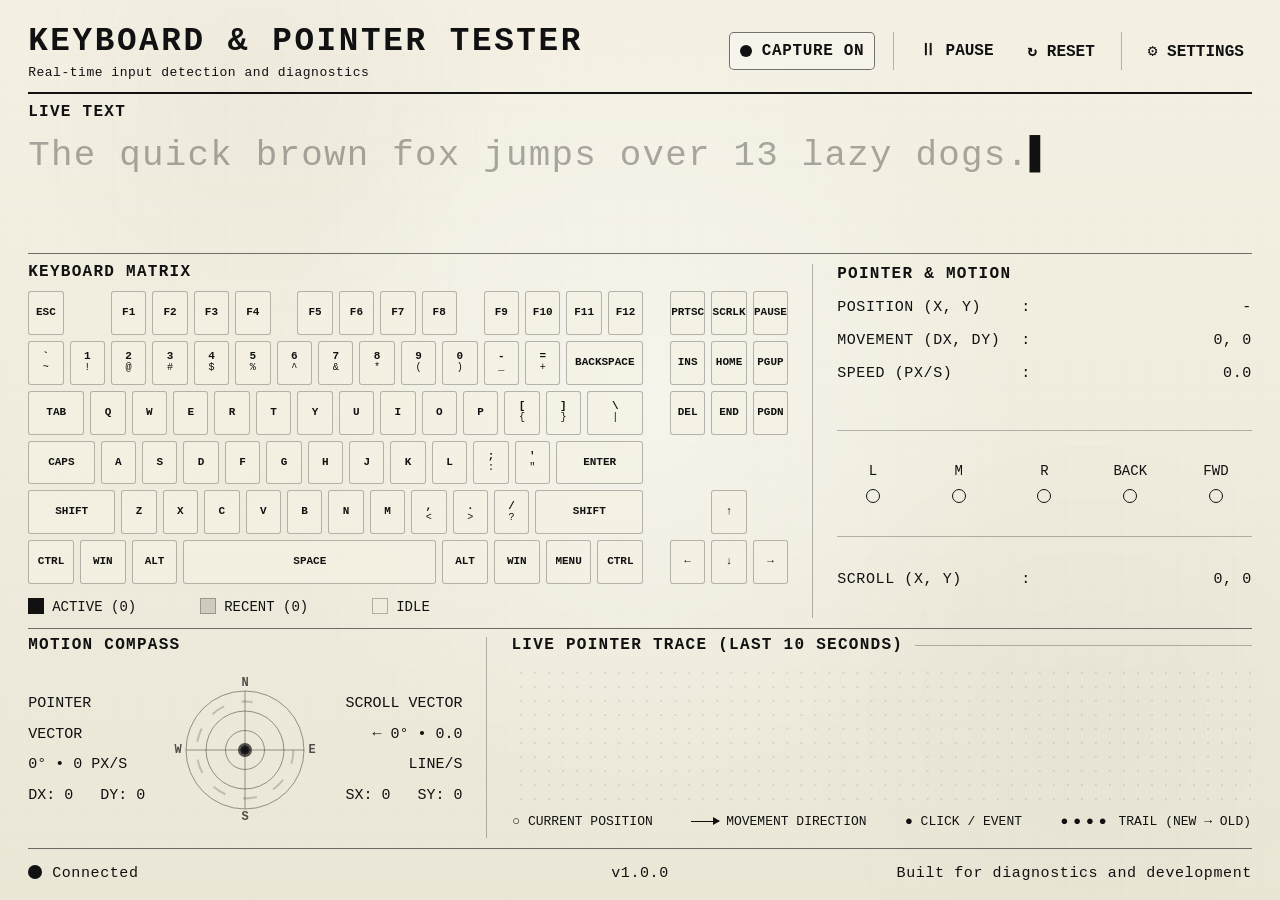
==== commit 7ece70e1: "Refresh tester with paper trace design" ====
--- a/tester.html
+++ b/tester.html
@@ -6,35 +6,20 @@
   <title>Keyboard & Pointer Tester — Kiosk MVP</title>
   <style>
     :root {
-      color-scheme: dark;
-      --bg: #070d10;
-      --panel: rgba(9, 19, 22, .62);
-      --panel-2: rgba(12, 30, 34, .78);
-      --panel-3: rgba(19, 55, 59, .34);
-      --text: #e8fff8;
-      --muted: rgba(214, 255, 245, .58);
-      --accent: #58f6ff;
-      --accent-2: #9dff6a;
-      --danger: #ffb86c;
-      --border: rgba(99, 255, 231, .34);
-      --grid: rgba(112, 255, 226, .10);
-      --trail: rgba(94, 246, 255, .78);
-      --ripple: rgba(157, 255, 106, .58);
-      --hud-bg-a: rgba(8, 18, 21, .70);
-      --hud-bg-b: rgba(19, 50, 54, .42);
-      --hud-bg-strong-a: rgba(11, 27, 31, .82);
-      --hud-bg-strong-b: rgba(21, 70, 72, .48);
-      --hud-border: rgba(105, 255, 232, .38);
-      --hud-cell: rgba(99, 255, 231, .08);
-      --key: rgba(116, 255, 230, .08);
-      --key-edge: rgba(6, 15, 18, .72);
-      --key-label: #e8fff8;
-      --key-down: #9dff6a;
-      --key-pressed: rgba(88, 246, 255, .22);
-      --shadow: 0 28px 90px rgba(0, 0, 0, .48);
-      --thin-line: rgba(133, 255, 237, .18);
-      --blue-glow: rgba(88, 246, 255, .42);
-      --reactor-glow: rgba(157, 255, 106, .34);
+      color-scheme: light;
+      --paper: #f4f1e4;
+      --paper-2: #ebe7d7;
+      --ink: #111;
+      --muted: rgba(17, 17, 17, .62);
+      --line: rgba(17, 17, 17, .58);
+      --line-soft: rgba(17, 17, 17, .28);
+      --line-faint: rgba(17, 17, 17, .12);
+      --key: rgba(244, 241, 228, .72);
+      --key-recent: rgba(17, 17, 17, .14);
+      --key-active: #111;
+      --panel-fill: rgba(244, 241, 228, .82);
+      --trace-ink: rgba(17, 17, 17, .72);
+      --trace-faint: rgba(17, 17, 17, .18);
     }
 
     * { box-sizing: border-box; }
@@ -45,15 +30,15 @@
       height: 100%;
       margin: 0;
       overflow: hidden;
-      background: var(--bg);
-      color: var(--text);
-      font-family: system-ui, -apple-system, BlinkMacSystemFont, "Segoe UI", "Noto Sans JP", sans-serif;
+      background:
+        radial-gradient(circle at 50% 45%, rgba(255,255,255,.42), transparent 48%),
+        linear-gradient(180deg, var(--paper) 0%, var(--paper-2) 100%);
+      color: var(--ink);
+      font-family: "Courier New", ui-monospace, SFMono-Regular, Consolas, "Noto Sans Mono CJK JP", monospace;
       touch-action: none;
     }
 
-    body {
-      min-width: 960px;
-    }
+    body { min-width: 1120px; }
 
     body::before,
     body::after {
@@ -66,15 +51,16 @@
 
     body::before {
       background:
-        linear-gradient(115deg, transparent 0 48%, rgba(88, 246, 255, .055) 49%, transparent 51% 100%),
-        linear-gradient(245deg, transparent 0 52%, rgba(157, 255, 106, .045) 53%, transparent 55% 100%);
-      opacity: .65;
-      mix-blend-mode: screen;
+        linear-gradient(90deg, rgba(17,17,17,.025) 1px, transparent 1px),
+        linear-gradient(0deg, rgba(17,17,17,.018) 1px, transparent 1px);
+      background-size: 28px 28px;
+      opacity: .45;
     }
 
     body::after {
-      background: repeating-linear-gradient(0deg, rgba(232, 255, 248, .035) 0 1px, transparent 1px 4px);
-      opacity: .16;
+      background: radial-gradient(circle at 20% 10%, rgba(17,17,17,.05), transparent 18%), radial-gradient(circle at 85% 80%, rgba(17,17,17,.045), transparent 22%);
+      mix-blend-mode: multiply;
+      opacity: .5;
     }
 
     .app {
@@ -82,137 +68,116 @@
       z-index: 10;
       height: 100dvh;
       width: 100vw;
-      padding: 12px;
+      padding: clamp(16px, 2vw, 30px) clamp(18px, 2.2vw, 38px) 18px;
       display: grid;
       grid-template-columns: minmax(0, 1fr);
-      grid-template-rows: 52px clamp(220px, 28dvh, 340px) minmax(56px, 1fr) clamp(220px, 30dvh, 300px);
+      grid-template-rows: 68px 150px minmax(280px, 1fr) 210px 34px;
       grid-template-areas:
         "topbar"
         "editor"
-        "."
-        "bottom";
+        "middle"
+        "trace"
+        "footer";
       gap: 10px;
-      background: transparent;
       pointer-events: none;
     }
 
     .topbar,
-    .panel {
-      border: 1px solid var(--hud-border);
-      border-radius: 16px;
-      background:
-        linear-gradient(145deg, var(--hud-bg-a), var(--hud-bg-b)),
-        linear-gradient(90deg, rgba(88, 246, 255, .13) 0 1px, transparent 1px 100%);
-      box-shadow: var(--shadow), inset 0 1px 0 rgba(142, 255, 237, .18);
-      backdrop-filter: blur(4px) saturate(1.06);
-      pointer-events: auto;
-    }
-
-    .panel {
-      position: relative;
-    }
-
-    .panel::after {
-      content: "";
-      position: absolute;
-      inset: 8px;
-      border: 1px solid rgba(157, 255, 106, .10);
-      border-radius: 12px;
-      pointer-events: none;
-    }
+    .panel,
+    .footer { pointer-events: auto; }
 
     .topbar {
       grid-area: topbar;
-      position: relative;
-      z-index: 20;
       display: flex;
-      align-items: center;
+      align-items: flex-start;
       justify-content: space-between;
-      gap: 16px;
-      padding: 8px 12px 8px 16px;
-      background:
-        linear-gradient(180deg, var(--hud-bg-strong-a), var(--hud-bg-strong-b)),
-        repeating-linear-gradient(90deg, rgba(88, 246, 255, .18) 0 1px, transparent 1px 18px);
-    }
-
-    .brand {
-      display: flex;
-      align-items: baseline;
-      gap: 12px;
-      min-width: 0;
+      gap: 20px;
+      padding-bottom: 10px;
+      border-bottom: 2px solid var(--ink);
     }
 
     .brand h1 {
       margin: 0;
-      font-size: clamp(18px, 2.1vw, 24px);
-      line-height: 1.08;
-      letter-spacing: .02em;
-      text-shadow: 0 0 24px rgba(88, 246, 255, .35);
+      font-size: clamp(28px, 2.55vw, 43px);
+      line-height: .95;
+      text-transform: uppercase;
+      letter-spacing: .08em;
+      font-weight: 800;
       white-space: nowrap;
     }
 
     .brand small {
-      color: var(--muted);
-      font-weight: 800;
-      letter-spacing: .14em;
-      text-transform: uppercase;
+      display: block;
+      margin-top: 8px;
+      color: var(--ink);
+      font-size: clamp(13px, 1vw, 18px);
+      letter-spacing: .04em;
       white-space: nowrap;
     }
 
     .toolbar {
       display: flex;
       align-items: center;
-      gap: 8px;
-    }
+      gap: 18px;
+      padding-top: 6px;
+      font-size: 16px;
+      text-transform: uppercase;
+      letter-spacing: .04em;
+    }
+
+    .toolbar::before,
+    .toolbar::after {
+      content: "";
+      width: 1px;
+      height: 38px;
+      background: var(--line-soft);
+      order: 2;
+    }
+
+    .toolbar::after { order: 5; }
 
     .chip,
     .button {
-      min-height: 34px;
-      border: 1px solid rgba(105, 255, 232, .34);
-      border-radius: 999px;
-      background: rgba(7, 16, 19, .56);
-      color: var(--text);
+      min-height: 38px;
+      border: 0;
+      background: transparent;
+      color: var(--ink);
       display: inline-flex;
       align-items: center;
       justify-content: center;
-      gap: 8px;
-      padding: 0 12px;
-      font-weight: 800;
-      letter-spacing: .04em;
+      gap: 10px;
+      padding: 0 8px;
+      font: inherit;
+      font-weight: 700;
       user-select: none;
       white-space: nowrap;
-    }
-
-    .chip[data-state="on"]::before {
+      text-transform: uppercase;
+    }
+
+    .chip {
+      order: 1;
+      min-width: 146px;
+      border: 1px solid var(--line);
+      border-radius: 5px;
+      background: rgba(255,255,255,.26);
+      box-shadow: inset 0 0 0 1px rgba(255,255,255,.25);
+    }
+
+    .chip::before {
       content: "";
-      width: 9px;
-      height: 9px;
+      width: 12px;
+      height: 12px;
       border-radius: 50%;
-      background: var(--accent);
-      box-shadow: 0 0 14px var(--accent);
-    }
-
-    .chip[data-state="off"]::before {
-      content: "";
-      width: 9px;
-      height: 9px;
-      border-radius: 50%;
-      background: var(--danger);
-      box-shadow: 0 0 12px var(--danger);
-    }
-
-    .button {
-      cursor: pointer;
-      border-radius: 12px;
-      font-size: 14px;
-    }
-
+      background: var(--ink);
+    }
+
+    .chip[data-state="off"]::before { background: transparent; border: 2px solid var(--ink); }
+    .button { cursor: pointer; }
+    #captureToggle { order: 3; }
+    #resetBtn { order: 4; }
+    #settingsBtn { order: 6; }
     .button:hover,
-    .button:focus-visible {
-      outline: none;
-      border-color: var(--accent);
-      background: rgba(88, 246, 255, .18);
-    }
+    .button:focus-visible { outline: 1px solid var(--ink); outline-offset: 4px; }
 
     #pointerCanvas {
       position: fixed;
@@ -222,335 +187,139 @@
       height: 100dvh;
       display: block;
       pointer-events: none;
-      background:
-        radial-gradient(circle at 50% 57%, rgba(157, 255, 106, .11) 0 9%, transparent 29%),
-        linear-gradient(var(--grid) 1px, transparent 1px),
-        linear-gradient(90deg, var(--grid) 1px, transparent 1px),
-        radial-gradient(circle at 76% 8%, rgba(88, 246, 255, .10), transparent 26%),
-        linear-gradient(180deg, #070d10 0%, #0b1518 54%, #060a0c 100%);
-      background-size: auto, 34px 34px, 34px 34px, auto, auto;
-    }
-
-    .editor-panel {
-      grid-area: editor;
-      justify-self: center;
-      align-self: stretch;
-      width: min(100%, 1240px);
-      height: clamp(220px, 28dvh, 340px);
-      display: grid;
-      grid-template-rows: 30px minmax(0, 1fr);
-      padding: 10px 14px 12px;
-      min-height: 0;
-    }
+      background: transparent;
+    }
+
+    .panel { background: transparent; }
 
     .section-head {
       display: flex;
       align-items: center;
       justify-content: space-between;
       gap: 12px;
-    }
-
-    .section-head h2 {
+      margin-bottom: 8px;
+    }
+
+    .section-head h2,
+    .keyboard-title,
+    .compass-panel h2,
+    .trace-title,
+    .readout-title {
       margin: 0;
-      font-size: 14px;
+      font-size: 16px;
+      line-height: 1.1;
       letter-spacing: .08em;
       text-transform: uppercase;
-    }
-
-    .section-head p {
-      margin: 0;
-      color: var(--muted);
-      font-size: 12px;
       font-weight: 700;
     }
 
+    .section-head p { display: none; }
+
+    .editor-panel { grid-area: editor; min-height: 0; border-bottom: 1px solid var(--line); }
+
     .live-text {
-      min-height: 0;
+      min-height: 86px;
+      max-height: 104px;
       overflow-y: auto;
       overflow-x: hidden;
       overscroll-behavior: contain;
-      border: 1px solid rgba(105, 255, 232, .26);
-      border-radius: 12px;
-      padding: 12px 14px;
-      background:
-        linear-gradient(180deg, rgba(9, 19, 22, .72), rgba(7, 13, 16, .56)),
-        repeating-linear-gradient(0deg, rgba(88, 246, 255, .055) 0 1px, transparent 1px 18px);
-      box-shadow: inset 0 1px 24px rgba(88, 246, 255, .10), 0 0 36px rgba(0,0,0,.22);
-      color: var(--text);
-      font: 20px/1.55 ui-monospace, SFMono-Regular, Consolas, "Liberation Mono", "Noto Sans Mono CJK JP", monospace;
+      padding: 6px 0 0;
+      background: transparent;
+      color: var(--ink);
+      font: clamp(29px, 2.8vw, 42px)/1.18 "Courier New", ui-monospace, "Noto Sans Mono CJK JP", monospace;
+      letter-spacing: .035em;
       white-space: pre-wrap;
       word-break: break-word;
-      scrollbar-color: rgba(88, 246, 255, .58) rgba(9, 19, 22, .50);
+      scrollbar-color: var(--line-soft) transparent;
       scrollbar-width: thin;
     }
 
-    .live-text::-webkit-scrollbar {
-      width: 8px;
-    }
-
-    .live-text::-webkit-scrollbar-track {
-      background: rgba(9, 19, 22, .50);
-      border-radius: 999px;
-    }
-
-    .live-text::-webkit-scrollbar-thumb {
-      background: rgba(88, 246, 255, .58);
-      border-radius: 999px;
-    }
-
-    .live-text .placeholder {
-      color: rgba(232, 255, 248, .36);
-    }
-
-    .live-text .composition {
-      display: inline;
-      padding: 0 .12em .06em;
-      border-radius: 6px;
-      color: #eafff7;
-      border-bottom: 2px solid rgba(157, 255, 106, .86);
-      background:
-        linear-gradient(90deg,
-          rgba(88, 246, 255, .04),
-          rgba(157, 255, 106, .22),
-          rgba(232, 255, 248, .24),
-          rgba(88, 246, 255, .12));
-      background-size: 240% 100%;
-      box-shadow: 0 0 20px rgba(157, 255, 106, .18);
-      text-shadow: 0 0 12px rgba(157, 255, 106, .34);
-      animation: compositionScan 1.65s linear infinite;
-    }
-
-    .caret {
-      display: inline-block;
-      width: .58em;
-      color: var(--accent);
-      text-shadow: 0 0 14px rgba(157, 255, 106, .70);
-      animation: caretPulse 1.05s ease-in-out infinite;
-    }
-
-    @keyframes compositionScan {
-      0% { background-position: 120% 0; }
-      100% { background-position: -120% 0; }
-    }
-
-    @keyframes caretPulse {
-      0%, 100% { opacity: .24; }
-      45% { opacity: 1; }
-    }
-
-    #hiddenInput {
-      position: fixed;
-      left: -1000px;
-      top: -1000px;
-      width: 1px;
-      height: 1px;
-      opacity: .01;
-      border: 0;
-      padding: 0;
-      resize: none;
-    }
-
-    .bottom-hud {
-      grid-area: bottom;
-      justify-self: center;
-      width: min(100%, 1240px);
+    .live-text .placeholder { color: rgba(17, 17, 17, .34); }
+    .live-text .composition { border-bottom: 2px solid var(--ink); background: rgba(17,17,17,.08); }
+    .caret { display: inline-block; width: .48em; color: var(--ink); animation: caretPulse 1.05s steps(1) infinite; }
+    @keyframes caretPulse { 0%, 45% { opacity: 1; } 46%, 100% { opacity: 0; } }
+
+    #hiddenInput { position: fixed; left: -1000px; top: -1000px; width: 1px; height: 1px; opacity: .01; border: 0; padding: 0; resize: none; }
+
+    .middle-grid {
+      grid-area: middle;
       min-height: 0;
       display: grid;
-      grid-template-columns: minmax(0, 1fr) clamp(220px, 20vw, 300px);
-      gap: 10px;
-      pointer-events: auto;
-    }
-
-    .keyboard-panel {
-      padding: 12px 14px 14px;
-      min-width: 0;
-      min-height: 0;
-      overflow: hidden;
-    }
-
-    .keyboard {
-      height: 100%;
-      display: grid;
-      grid-template-columns: repeat(74, minmax(0, 1fr));
-      grid-template-rows: repeat(6, minmax(0, 1fr));
-      gap: 4px;
-    }
-
+      grid-template-columns: minmax(760px, 1fr) 1px minmax(320px, 430px);
+      gap: 24px;
+    }
+
+    .divider { background: var(--line-soft); }
+
+    .keyboard-panel { min-width: 0; min-height: 0; overflow: hidden; display: grid; grid-template-rows: auto minmax(0, 1fr) 24px; gap: 10px; }
+    .keyboard { height: 100%; display: grid; grid-template-columns: repeat(74, minmax(0, 1fr)); grid-template-rows: repeat(6, minmax(0, 1fr)); gap: 6px; }
     .row { display: contents; }
-
-    .k,
-    .gap {
-      min-width: 0;
-      min-height: 0;
-    }
-
+    .k, .gap { min-width: 0; min-height: 0; }
     .k {
       position: relative;
       display: flex;
       align-items: center;
       justify-content: center;
-      border: 1px solid rgba(105, 255, 232, .18);
-      border-radius: 7px;
-      background: var(--key-edge);
-      color: var(--key-label);
-      box-shadow: 0 8px 24px rgba(0, 0, 0, .30), inset 0 1px 0 rgba(142, 255, 237, .18);
-      font-size: clamp(12px, 1.18vw, 16px);
-      font-weight: 900;
+      border: 1px solid var(--line-soft);
+      border-radius: 3px;
+      background: var(--key);
+      color: var(--ink);
+      font-size: clamp(11px, .82vw, 14px);
+      font-weight: 700;
       line-height: 1.08;
       text-align: center;
       user-select: none;
-      transition: transform .05s ease, background .08s ease, color .08s ease, filter .08s ease;
-    }
-
-    .k::before {
-      content: "";
-      position: absolute;
-      inset: 1px 1px 4px;
-      border-radius: 6px 6px 5px 5px;
-      background: var(--key);
-      box-shadow: inset 0 1px 0 rgba(142, 255, 237, .20);
-      z-index: 0;
-    }
-
-    .k > span {
-      position: relative;
-      z-index: 1;
-      display: block;
-    }
-
-    .k small {
-      display: inline;
-      margin-top: 0;
-      margin-left: .28em;
-      color: var(--accent-2);
-      opacity: 1;
-      font-size: .78em;
-    }
-
-    .k > span:has(small) {
-      display: inline-flex;
-      align-items: baseline;
-      justify-content: center;
-      gap: .06em;
-      color: var(--key-label);
-      white-space: nowrap;
-    }
-
-    .k.down {
-      transform: translateY(2px);
-      color: #071006;
-      background: var(--key-down);
-      box-shadow: 0 0 28px var(--reactor-glow), inset 0 0 0 1px rgba(232, 255, 190, .60);
-    }
-
-    .k.down::before { background: var(--key-down); bottom: 2px; }
-
-    .k.down > span:has(small),
-    .k.down small {
-      color: #071006;
-    }
-
-    .k.pressed:not(.down) {
-      background: var(--key-pressed);
-      filter: brightness(1.18);
-    }
-
-    .k.pressed:not(.down)::before { background: rgba(88, 246, 255, .18); }
-
-    .w05 { grid-column: span 2; }
-    .w1 { grid-column: span 4; }
-    .w125 { grid-column: span 5; }
-    .w15 { grid-column: span 6; }
-    .w175 { grid-column: span 7; }
-    .w2 { grid-column: span 8; }
-    .w225 { grid-column: span 9; }
-    .w275 { grid-column: span 11; }
-    .w3 { grid-column: span 12; }
-    .w625 { grid-column: span 25; }
-
-    .compass-panel {
-      min-width: 0;
-      min-height: 0;
-      padding: 10px 12px 12px;
-      display: grid;
-      grid-template-rows: auto minmax(0, 1fr) auto;
-      gap: 7px;
-      overflow: hidden;
-    }
-
-    .compass-panel h2 {
-      margin: 0;
-      font-size: 13px;
-      letter-spacing: .08em;
       text-transform: uppercase;
-    }
-
-    .compass-frame {
-      min-height: 0;
-    }
-
-    #motionCompass {
-      width: 100%;
-      min-height: 0;
-      height: 100%;
-      display: block;
-      border: 1px solid rgba(105, 255, 232, .30);
-      border-radius: 12px;
-      background:
-        radial-gradient(circle at 50% 50%, rgba(157, 255, 106, .13), transparent 52%),
-        radial-gradient(circle at 50% 50%, rgba(88, 246, 255, .12), transparent 68%),
-        rgba(4, 11, 13, .60);
-      box-shadow: inset 0 1px 24px rgba(88, 246, 255, .10), 0 0 24px rgba(157, 255, 106, .08);
-    }
-
-    .compass-mini-readout {
-      min-height: 18px;
-      display: flex;
-      align-items: center;
-      justify-content: center;
-      gap: 12px;
-      padding: 3px 8px;
-      border: 1px solid rgba(105, 255, 232, .22);
-      border-radius: 999px;
-      background: rgba(9, 19, 22, .50);
-      color: rgba(232, 255, 248, .46);
-      font: 10px/1.1 ui-monospace, SFMono-Regular, Consolas, monospace;
-      letter-spacing: .03em;
-      pointer-events: none;
-    }
-
-    .compass-mini-readout b {
-      color: rgba(232, 255, 248, .46);
-      font-weight: 800;
-    }
-
-    .compass-mini-readout .pointer-label {
-      color: rgba(88, 246, 255, .78);
-    }
-
-    .compass-mini-readout .scroll-label {
-      color: rgba(157, 255, 106, .62);
-    }
-
-    @media (max-width: 1100px) {
+      transition: background .08s ease, color .08s ease, transform .05s ease;
+    }
+    .k small { display: block; color: var(--ink); font-size: .92em; font-weight: 500; }
+    .k.down { transform: translateY(1px); background: var(--key-active); color: var(--paper); border-color: var(--ink); }
+    .k.down small { color: var(--paper); }
+    .k.pressed:not(.down) { background: var(--key-recent); }
+    .w05 { grid-column: span 2; } .w1 { grid-column: span 4; } .w125 { grid-column: span 5; } .w15 { grid-column: span 6; } .w175 { grid-column: span 7; } .w2 { grid-column: span 8; } .w225 { grid-column: span 9; } .w275 { grid-column: span 11; } .w3 { grid-column: span 12; } .w625 { grid-column: span 25; }
+
+    .key-legend { display: flex; gap: clamp(26px, 5vw, 92px); align-items: center; font-size: 14px; text-transform: uppercase; }
+    .legend-box { display: inline-block; width: 16px; height: 16px; margin-right: 8px; vertical-align: -3px; border: 1px solid var(--line-soft); background: transparent; }
+    .legend-box.active { background: var(--ink); border-color: var(--ink); }
+    .legend-box.recent { background: var(--key-recent); }
+
+    .readout-panel { min-height: 0; display: grid; grid-template-rows: auto auto auto; gap: 18px; padding-top: 2px; }
+    .readout-block { border-top: 1px solid var(--line-soft); padding-top: 18px; }
+    .readout-block:first-child { border-top: 0; padding-top: 0; }
+    .metric { display: grid; grid-template-columns: 176px 16px 1fr; gap: 8px; margin: 16px 0; font-size: 15px; letter-spacing: .04em; text-transform: uppercase; }
+    .metric-value { text-align: right; white-space: pre; }
+    .button-row { display: grid; grid-template-columns: repeat(5, 1fr); gap: 14px; align-items: end; text-align: center; margin-top: 14px; font-size: 14px; text-transform: uppercase; }
+    .dot { display: block; width: 14px; height: 14px; border: 1px solid var(--ink); border-radius: 50%; margin: 10px auto 0; background: transparent; }
+    .dot.on { background: var(--ink); }
+
+    .trace-grid { grid-area: trace; min-height: 0; display: grid; grid-template-columns: minmax(400px, .88fr) 1px minmax(560px, 1.5fr); gap: 24px; border-top: 1px solid var(--line); padding-top: 8px; }
+    .compass-panel { min-height: 0; display: grid; grid-template-rows: auto minmax(0, 1fr); gap: 8px; }
+    .compass-layout { min-height: 0; display: grid; grid-template-columns: 1fr 150px 1fr; gap: 18px; align-items: center; }
+    #motionCompass { width: 150px; height: 150px; display: block; background: transparent; }
+    .vector-copy { font-size: 15px; line-height: 2.05; text-transform: uppercase; }
+    .vector-copy.right { text-align: right; }
+
+    .pointer-trace-panel { min-height: 0; display: grid; grid-template-rows: auto minmax(0, 1fr) 24px; gap: 8px; }
+    .trace-heading { display: flex; align-items: center; gap: 12px; }
+    .trace-heading::after { content: ""; height: 1px; background: var(--line-soft); flex: 1; }
+    #pointerTrace { width: 100%; height: 100%; min-height: 0; display: block; background: transparent; }
+    .trace-legend { display: flex; justify-content: center; gap: clamp(20px, 3vw, 44px); font-size: 13px; text-transform: uppercase; white-space: nowrap; }
+    .legend-line { display: inline-block; width: 28px; height: 1px; background: var(--ink); vertical-align: middle; margin-right: 7px; position: relative; }
+    .legend-line::after { content: ""; position: absolute; right: -1px; top: -4px; border-left: 7px solid var(--ink); border-top: 4px solid transparent; border-bottom: 4px solid transparent; }
+    .legend-dots { letter-spacing: .38em; margin-right: 7px; }
+    .footer { grid-area: footer; display: grid; grid-template-columns: 1fr auto 1fr; align-items: end; border-top: 1px solid var(--line); padding-top: 10px; font-size: 15px; letter-spacing: .04em; }
+    .footer .right { text-align: right; }
+    .connected-dot { display: inline-block; width: 14px; height: 14px; border-radius: 50%; background: var(--ink); margin-right: 10px; vertical-align: -2px; }
+
+    @media (max-width: 1180px) {
       body { min-width: 0; }
-      .app {
-        padding: 8px;
-        gap: 8px;
-        grid-template-columns: 1fr;
-        grid-template-rows: 50px clamp(210px, 30dvh, 320px) minmax(48px, 1fr) clamp(210px, 30dvh, 280px);
-        grid-template-areas:
-          "topbar"
-          "editor"
-          "."
-          "bottom";
-      }
-      .bottom-hud {
-        width: 100%;
-        grid-template-columns: minmax(0, 1fr) clamp(190px, 28vw, 250px);
-      }
-      .editor-panel { height: clamp(210px, 30dvh, 320px); }
+      .app { padding: 12px; grid-template-rows: 64px 138px minmax(260px, 1fr) 190px 34px; }
       .brand small { display: none; }
+      .toolbar { gap: 10px; font-size: 14px; }
+      .middle-grid { grid-template-columns: minmax(680px, 1fr) 1px minmax(285px, 330px); gap: 14px; }
+      .trace-grid { grid-template-columns: minmax(330px, .8fr) 1px minmax(460px, 1.4fr); gap: 14px; }
+      .keyboard { gap: 4px; }
+      .metric { grid-template-columns: 142px 12px 1fr; font-size: 13px; }
     }
   </style>
 </head>
@@ -560,13 +329,14 @@
   <main class="app" id="app">
     <header class="topbar">
       <div class="brand">
-        <h1>Keyboard & Pointer Tester</h1>
-        <small>Reactor Console // Input Diagnostics</small>
+        <h1>Keyboard &amp; Pointer Tester</h1>
+        <small>Real-time input detection and diagnostics</small>
       </div>
       <div class="toolbar">
-        <div class="chip" id="captureChip" data-state="on">CAPTURE ON</div>
-        <button class="button" type="button" id="captureToggle">Pause</button>
-        <button class="button" type="button" id="resetBtn">Reset</button>
+        <div class="chip" id="captureChip" data-state="on">Capture On</div>
+        <button class="button" type="button" id="captureToggle">Ⅱ Pause</button>
+        <button class="button" type="button" id="resetBtn">↻ Reset</button>
+        <button class="button" type="button" id="settingsBtn" aria-pressed="true">⚙ Settings</button>
       </div>
     </header>
 
@@ -579,8 +349,9 @@
       <textarea id="hiddenInput" autocomplete="off" autocapitalize="off" spellcheck="false" aria-label="Input capture buffer"></textarea>
     </section>
 
-    <section class="bottom-hud" aria-label="Keyboard Matrix and Motion Compass">
+    <section class="middle-grid" aria-label="Keyboard Matrix and pointer readouts">
       <section class="panel keyboard-panel" aria-label="Keyboard Matrix">
+        <h2 class="keyboard-title">Keyboard Matrix</h2>
         <div class="keyboard" id="visualKb">
         <div class="row">
           <div class="k w1" data-code="Escape"><span>Esc</span></div><div class="gap w1"></div>
@@ -605,19 +376,74 @@
           <div class="k w125" data-code="ControlLeft"><span>Ctrl</span></div><div class="k w125" data-code="MetaLeft"><span>Win</span></div><div class="k w125" data-code="AltLeft"><span>Alt</span></div><div class="k w625" data-code="Space"><span>Space</span></div><div class="k w125" data-code="AltRight"><span>Alt</span></div><div class="k w125" data-code="MetaRight"><span>Win</span></div><div class="k w125" data-code="ContextMenu"><span>Menu</span></div><div class="k w125" data-code="ControlRight"><span>Ctrl</span></div><div class="gap w05"></div><div class="k w1" data-code="ArrowLeft"><span>←</span></div><div class="k w1" data-code="ArrowDown"><span>↓</span></div><div class="k w1" data-code="ArrowRight"><span>→</span></div>
         </div>
         </div>
+        <div class="key-legend" aria-label="Key state legend">
+          <span><i class="legend-box active"></i>Active (<span id="activeCount">0</span>)</span>
+          <span><i class="legend-box recent"></i>Recent (<span id="recentCount">0</span>)</span>
+          <span><i class="legend-box"></i>Idle</span>
+        </div>
       </section>
+      <div class="divider" aria-hidden="true"></div>
+      <section class="panel readout-panel" aria-label="Pointer and Motion">
+        <div class="readout-block">
+          <h2 class="readout-title">Pointer &amp; Motion</h2>
+          <div class="metric"><span>Position (X, Y)</span><span>:</span><span class="metric-value" id="positionReadout">0, 0</span></div>
+          <div class="metric"><span>Movement (DX, DY)</span><span>:</span><span class="metric-value" id="movementReadout">0, 0</span></div>
+          <div class="metric"><span>Speed (PX/S)</span><span>:</span><span class="metric-value" id="speedReadout">0.0</span></div>
+        </div>
+        <div class="readout-block">
+          <div class="button-row" aria-label="Pointer button states">
+            <span>L<i class="dot" id="btnL"></i></span>
+            <span>M<i class="dot" id="btnM"></i></span>
+            <span>R<i class="dot" id="btnR"></i></span>
+            <span>Back<i class="dot" id="btnBack"></i></span>
+            <span>Fwd<i class="dot" id="btnFwd"></i></span>
+          </div>
+        </div>
+        <div class="readout-block">
+          <div class="metric"><span>Scroll (X, Y)</span><span>:</span><span class="metric-value" id="scrollReadout">0, 0</span></div>
+        </div>
+      </section>
+    </section>
+
+    <section class="trace-grid" aria-label="Motion Compass and live pointer trace">
       <section class="panel compass-panel" aria-label="Motion Compass">
         <h2>Motion Compass</h2>
-        <div class="compass-frame">
+        <div class="compass-layout">
+          <div class="vector-copy">
+            <div>Pointer Vector</div>
+            <div><span id="pointerAngle">0°</span> • <span id="pointerSpeed">0</span> PX/S</div>
+            <div>DX: <span id="pointerDx">0</span> &nbsp; DY: <span id="pointerDy">0</span></div>
+          </div>
           <canvas id="motionCompass"></canvas>
-        </div>
-        <div class="compass-mini-readout" aria-label="Pointer and scroll vector readout">
+          <div class="vector-copy right">
+            <div>Scroll Vector</div>
+            <div>← <span id="scrollAngle">0°</span> • <span id="scrollSpeed">0.0</span> LINE/S</div>
+            <div>SX: <span id="scrollDx">0</span> &nbsp; SY: <span id="scrollDy">0</span></div>
+          </div>
+        </div>
+        <div class="compass-mini-readout" aria-label="Pointer and scroll vector readout" hidden>
           <span><b class="pointer-label">P</b> <span id="pointerVector">0,0</span></span>
           <span><b class="scroll-label">S</b> <span id="scrollVector">0,0</span></span>
         </div>
       </section>
+      <div class="divider" aria-hidden="true"></div>
+      <section class="panel pointer-trace-panel" aria-label="Live Pointer Trace">
+        <div class="trace-heading"><h2 class="trace-title">Live Pointer Trace (Last 10 Seconds)</h2></div>
+        <canvas id="pointerTrace"></canvas>
+        <div class="trace-legend">
+          <span>○ Current Position</span>
+          <span><i class="legend-line"></i>Movement Direction</span>
+          <span>● Click / Event</span>
+          <span><span class="legend-dots">●●●●</span>Trail (New → Old)</span>
+        </div>
+      </section>
     </section>
 
+    <footer class="footer">
+      <div><span class="connected-dot"></span>Connected</div>
+      <div>v1.0.0</div>
+      <div class="right">Built for diagnostics and development</div>
+    </footer>
   </main>
 
   <script>
@@ -634,6 +460,30 @@
       const captureChip = $('#captureChip');
       const captureToggle = $('#captureToggle');
       const resetBtn = $('#resetBtn');
+      const settingsBtn = $('#settingsBtn');
+      const traceCanvas = $('#pointerTrace');
+      const traceCtx = traceCanvas.getContext('2d');
+      const positionReadout = $('#positionReadout');
+      const movementReadout = $('#movementReadout');
+      const speedReadout = $('#speedReadout');
+      const scrollReadout = $('#scrollReadout');
+      const activeCountEl = $('#activeCount');
+      const recentCountEl = $('#recentCount');
+      const buttonDots = {
+        l: $('#btnL'),
+        m: $('#btnM'),
+        r: $('#btnR'),
+        back: $('#btnBack'),
+        fwd: $('#btnFwd')
+      };
+      const pointerAngleEl = $('#pointerAngle');
+      const pointerSpeedEl = $('#pointerSpeed');
+      const pointerDxEl = $('#pointerDx');
+      const pointerDyEl = $('#pointerDy');
+      const scrollAngleEl = $('#scrollAngle');
+      const scrollSpeedEl = $('#scrollSpeed');
+      const scrollDxEl = $('#scrollDx');
+      const scrollDyEl = $('#scrollDy');
 
       const statusState = {
         pointerType: '-',
@@ -653,12 +503,16 @@
       const pressedKeysHistory = new Set();
       const trail = [];
       const ripples = [];
-      const maxTrail = 240;
+      const maxTrail = 620;
       const maxRipples = 18;
       const maxCanvasDpr = 1.5;
       const minTrailDistance = 3;
       const minTrailInterval = 12;
       const velocityEpsilon = 0.16;
+      const traceWindowMs = 10000;
+      let lastPointerEventTime = 0;
+      let currentSpeed = 0;
+      let pointerButtons = 0;
 
       let captureEnabled = true;
       let editorText = '';
@@ -704,8 +558,8 @@
       function setCapture(next) {
         captureEnabled = next;
         captureChip.dataset.state = next ? 'on' : 'off';
-        captureChip.textContent = next ? 'CAPTURE ON' : 'CAPTURE OFF';
-        captureToggle.textContent = next ? 'Pause' : 'Resume';
+        captureChip.textContent = next ? 'Capture On' : 'Capture Off';
+        captureToggle.textContent = next ? 'Ⅱ Pause' : '▶ Resume';
         if (next) focusHiddenInput();
         if (!next) releaseDownKeys();
       }
@@ -718,6 +572,7 @@
       function releaseDownKeys() {
         downKeys.clear();
         $$('#visualKb .k.down').forEach((key) => key.classList.remove('down'));
+        updateKeyLegend();
       }
 
       function escapeHtml(text) {
@@ -726,7 +581,7 @@
 
       function renderText() {
         if (!editorText && !composingText) {
-          liveText.innerHTML = '<span class="placeholder">キーボード入力を開始してください</span><span class="caret">▌</span>';
+          liveText.innerHTML = '<span class="placeholder">The quick brown fox jumps over 13 lazy dogs.</span><span class="caret">▌</span>';
           return;
         }
         const body = escapeHtml(editorText);
@@ -783,6 +638,7 @@
         downKeys.add(code);
         pressedKeysHistory.add(code);
         highlight(code, true);
+        updateKeyLegend();
         statusState.lastKey = e.key || '-';
         statusState.lastCode = code || '-';
 
@@ -799,6 +655,7 @@
         const code = mapMod(e.code || e.key);
         downKeys.delete(code);
         highlight(code, false);
+        updateKeyLegend();
       }
 
       function onCompositionStart() {
@@ -862,8 +719,19 @@
         pointerCanvasDirty = true;
         motionCompassDirty = true;
         sizeMotionCompass();
+        sizeTraceCanvas();
         drawPointerCanvas();
         drawMotionCompass();
+        drawPointerTrace();
+      }
+
+      function sizeTraceCanvas() {
+        if (!traceCanvas) return;
+        const rect = traceCanvas.getBoundingClientRect();
+        const dpr = canvasDpr();
+        traceCanvas.width = Math.max(1, Math.floor(rect.width * dpr));
+        traceCanvas.height = Math.max(1, Math.floor(rect.height * dpr));
+        traceCtx.setTransform(dpr, 0, 0, dpr, 0, 0);
       }
 
       function sizeMotionCompass() {
@@ -884,11 +752,50 @@
         return [buttons & 1, buttons & 4, buttons & 2].map((value) => value ? 1 : 0).join(' ');
       }
 
+      function buttonStates(buttons) {
+        return {
+          l: Boolean(buttons & 1),
+          r: Boolean(buttons & 2),
+          m: Boolean(buttons & 4),
+          back: Boolean(buttons & 8),
+          fwd: Boolean(buttons & 16)
+        };
+      }
+
+      function updateButtonDots(buttons) {
+        const states = buttonStates(buttons);
+        Object.entries(buttonDots).forEach(([name, el]) => {
+          if (el) el.classList.toggle('on', states[name]);
+        });
+      }
+
+      function updateKeyLegend() {
+        if (activeCountEl) activeCountEl.textContent = String(downKeys.size);
+        if (recentCountEl) recentCountEl.textContent = String(Math.max(0, pressedKeysHistory.size - downKeys.size));
+      }
+
+      function renderReadouts() {
+        if (positionReadout) positionReadout.textContent = statusState.pointerXY.replace(',', ', ');
+        if (movementReadout) movementReadout.textContent = statusState.moveXY.replace(',', ', ');
+        if (speedReadout) speedReadout.textContent = currentSpeed.toFixed(1);
+        if (scrollReadout) scrollReadout.textContent = statusState.wheelState.replace(',', ', ');
+        updateButtonDots(pointerButtons);
+        updateKeyLegend();
+      }
+
+      function angleDeg(x, y) {
+        if (!x && !y) return 0;
+        return Math.round((Math.atan2(y, x) * 180 / Math.PI + 360) % 360);
+      }
+
       function onPointerMove(e) {
         if (!captureEnabled) return;
         const point = viewportToCanvas(e.clientX, e.clientY);
         const move = lastPointer ? {x: e.clientX - lastPointer.clientX, y: e.clientY - lastPointer.clientY} : {x: 0, y: 0};
         const now = performance.now();
+        const elapsed = lastPointerEventTime ? Math.max(1, now - lastPointerEventTime) : 0;
+        currentSpeed = elapsed ? Math.hypot(move.x, move.y) / elapsed * 1000 : 0;
+        lastPointerEventTime = now;
         const trailDistance = lastTrailPoint ? Math.hypot(point.x - lastTrailPoint.x, point.y - lastTrailPoint.y) : Infinity;
         const trailElapsed = lastTrailPoint ? now - lastTrailPoint.t : Infinity;
         motionVel.x += move.x;
@@ -898,6 +805,7 @@
         if (trailDistance >= minTrailDistance || trailElapsed >= minTrailInterval) {
           lastTrailPoint = {x: point.x, y: point.y, t: now};
           trail.push(lastTrailPoint);
+          while (trail.length && now - trail[0].t > traceWindowMs) trail.shift();
           if (trail.length > maxTrail) trail.splice(0, trail.length - maxTrail);
           markPointerCanvasDirty();
         }
@@ -906,7 +814,9 @@
         statusState.pointerType = e.pointerType || 'mouse';
         statusState.pointerXY = Math.round(e.clientX) + ',' + Math.round(e.clientY);
         statusState.moveXY = Math.round(move.x) + ',' + Math.round(move.y);
-        statusState.buttonState = buttonText(e.buttons || 0);
+        pointerButtons = e.buttons || 0;
+        statusState.buttonState = buttonText(pointerButtons);
+        renderReadouts();
       }
 
       function onPointerDown(e) {
@@ -915,13 +825,17 @@
         const point = viewportToCanvas(e.clientX, e.clientY);
         ripples.push({x: point.x, y: point.y, radius: 0, alpha: 1});
         if (ripples.length > maxRipples) ripples.splice(0, ripples.length - maxRipples);
-        statusState.buttonState = buttonText(e.buttons || 0);
+        pointerButtons = e.buttons || 0;
+        statusState.buttonState = buttonText(pointerButtons);
+        renderReadouts();
         markPointerCanvasDirty();
       }
 
       function onPointerUp(e) {
         if (!captureEnabled) return;
-        statusState.buttonState = buttonText(e.buttons || 0);
+        pointerButtons = e.buttons || 0;
+        statusState.buttonState = buttonText(pointerButtons);
+        renderReadouts();
       }
 
       function onWheel(e) {
@@ -931,6 +845,7 @@
         scrollVel.x += e.deltaX;
         scrollVel.y += -e.deltaY;
         statusState.wheelState = Math.round(wheelX) + ',' + Math.round(wheelY);
+        renderReadouts();
         markMotionCompassDirty();
       }
 
@@ -938,64 +853,159 @@
         const width = window.innerWidth;
         const height = window.innerHeight;
         ctx.clearRect(0, 0, width, height);
+        if (document.body.classList.contains('subtle-trace-off')) return;
 
         if (trail.length > 1) {
           ctx.save();
           ctx.lineCap = 'round';
           ctx.lineJoin = 'round';
-          for (let i = 1; i < trail.length; i += 2) {
+          ctx.beginPath();
+          ctx.moveTo(trail[0].x, trail[0].y);
+          for (let i = 1; i < trail.length; i++) ctx.lineTo(trail[i].x, trail[i].y);
+          ctx.lineWidth = 1.2;
+          ctx.strokeStyle = 'rgba(17, 17, 17, .105)';
+          ctx.stroke();
+
+          for (let i = 8; i < trail.length; i += 14) {
             const age = i / trail.length;
-            const alpha = (0.10 + age * 0.62).toFixed(3);
-            ctx.strokeStyle = 'rgba(94, 246, 255, ' + alpha + ')';
-            ctx.lineWidth = 1.2 + age * 2.4;
+            ctx.fillStyle = 'rgba(17, 17, 17, ' + (0.025 + age * 0.055).toFixed(3) + ')';
             ctx.beginPath();
-            ctx.moveTo(trail[i - 1].x, trail[i - 1].y);
-            ctx.lineTo(trail[i].x, trail[i].y);
-            ctx.stroke();
-            if (i % 12 === 0) {
-              ctx.fillStyle = 'rgba(157, 255, 106, ' + (0.04 + age * 0.20).toFixed(3) + ')';
-              ctx.beginPath();
-              ctx.arc(trail[i].x, trail[i].y, 1.1 + age * 1.6, 0, Math.PI * 2);
-              ctx.fill();
-            }
+            ctx.arc(trail[i].x, trail[i].y, 1 + age * 1.3, 0, Math.PI * 2);
+            ctx.fill();
           }
+
           const last = trail[trail.length - 1];
-          ctx.strokeStyle = 'rgba(157, 255, 106, .76)';
-          ctx.lineWidth = 1.5;
+          ctx.strokeStyle = 'rgba(17, 17, 17, .32)';
+          ctx.lineWidth = 1;
+          ctx.setLineDash([2, 3]);
           ctx.beginPath();
-          ctx.arc(last.x, last.y, 7, 0, Math.PI * 2);
+          ctx.arc(last.x, last.y, 9, 0, Math.PI * 2);
           ctx.stroke();
-          ctx.fillStyle = 'rgba(232, 255, 248, .88)';
+          ctx.setLineDash([]);
+          ctx.fillStyle = 'rgba(17, 17, 17, .38)';
           ctx.beginPath();
-          ctx.arc(last.x, last.y, 2.8, 0, Math.PI * 2);
+          ctx.arc(last.x, last.y, 2.6, 0, Math.PI * 2);
           ctx.fill();
           ctx.restore();
         }
 
         for (const ripple of ripples) {
           ctx.save();
-          ctx.strokeStyle = 'rgba(157, 255, 106, ' + ripple.alpha.toFixed(3) + ')';
-          ctx.lineWidth = 2;
+          ctx.strokeStyle = 'rgba(17, 17, 17, ' + (ripple.alpha * .26).toFixed(3) + ')';
+          ctx.lineWidth = 1;
+          ctx.setLineDash([2, 4]);
           ctx.beginPath();
           ctx.arc(ripple.x, ripple.y, ripple.radius, 0, Math.PI * 2);
           ctx.stroke();
-          ctx.strokeStyle = 'rgba(94, 246, 255, ' + (ripple.alpha * .55).toFixed(3) + ')';
+          ctx.setLineDash([]);
           ctx.beginPath();
-          ctx.moveTo(ripple.x - ripple.radius * .55, ripple.y);
-          ctx.lineTo(ripple.x + ripple.radius * .55, ripple.y);
-          ctx.moveTo(ripple.x, ripple.y - ripple.radius * .55);
-          ctx.lineTo(ripple.x, ripple.y + ripple.radius * .55);
+          ctx.moveTo(ripple.x - ripple.radius * .45, ripple.y);
+          ctx.lineTo(ripple.x + ripple.radius * .45, ripple.y);
+          ctx.moveTo(ripple.x, ripple.y - ripple.radius * .45);
+          ctx.lineTo(ripple.x, ripple.y + ripple.radius * .45);
           ctx.stroke();
           ctx.restore();
         }
       }
 
+      function drawPointerTrace() {
+        if (!traceCanvas) return;
+        const dpr = canvasDpr();
+        const w = traceCanvas.width / dpr;
+        const h = traceCanvas.height / dpr;
+        traceCtx.clearRect(0, 0, w, h);
+        traceCtx.save();
+
+        traceCtx.fillStyle = 'rgba(17, 17, 17, .22)';
+        for (let x = 10; x < w; x += 14) {
+          for (let y = 10; y < h; y += 14) {
+            traceCtx.beginPath();
+            traceCtx.arc(x, y, .75, 0, Math.PI * 2);
+            traceCtx.fill();
+          }
+        }
+
+        const pad = 16;
+        const now = performance.now();
+        const visible = trail.filter((point) => now - point.t <= traceWindowMs);
+        if (visible.length > 1) {
+          traceCtx.lineCap = 'round';
+          traceCtx.lineJoin = 'round';
+          for (let i = 1; i < visible.length; i++) {
+            const a = visible[i - 1];
+            const b = visible[i];
+            const freshness = Math.max(0, 1 - (now - b.t) / traceWindowMs);
+            const ax = pad + (a.x / Math.max(1, window.innerWidth)) * (w - pad * 2);
+            const ay = pad + (a.y / Math.max(1, window.innerHeight)) * (h - pad * 2);
+            const bx = pad + (b.x / Math.max(1, window.innerWidth)) * (w - pad * 2);
+            const by = pad + (b.y / Math.max(1, window.innerHeight)) * (h - pad * 2);
+            traceCtx.strokeStyle = 'rgba(17, 17, 17, ' + (0.18 + freshness * 0.64).toFixed(3) + ')';
+            traceCtx.lineWidth = 1 + freshness * 1.6;
+            traceCtx.beginPath();
+            traceCtx.moveTo(ax, ay);
+            traceCtx.lineTo(bx, by);
+            traceCtx.stroke();
+          }
+
+          for (let i = 0; i < visible.length; i += 10) {
+            const point = visible[i];
+            const freshness = Math.max(0, 1 - (now - point.t) / traceWindowMs);
+            const x = pad + (point.x / Math.max(1, window.innerWidth)) * (w - pad * 2);
+            const y = pad + (point.y / Math.max(1, window.innerHeight)) * (h - pad * 2);
+            traceCtx.fillStyle = 'rgba(17, 17, 17, ' + (0.12 + freshness * 0.44).toFixed(3) + ')';
+            traceCtx.beginPath();
+            traceCtx.arc(x, y, 1.4 + freshness * 1.4, 0, Math.PI * 2);
+            traceCtx.fill();
+          }
+
+          const last = visible[visible.length - 1];
+          const prev = visible[Math.max(0, visible.length - 8)];
+          const lx = pad + (last.x / Math.max(1, window.innerWidth)) * (w - pad * 2);
+          const ly = pad + (last.y / Math.max(1, window.innerHeight)) * (h - pad * 2);
+          const px = pad + (prev.x / Math.max(1, window.innerWidth)) * (w - pad * 2);
+          const py = pad + (prev.y / Math.max(1, window.innerHeight)) * (h - pad * 2);
+          const ang = Math.atan2(ly - py, lx - px);
+          traceCtx.strokeStyle = 'rgba(17, 17, 17, .9)';
+          traceCtx.lineWidth = 2;
+          traceCtx.beginPath();
+          traceCtx.arc(lx, ly, 8, 0, Math.PI * 2);
+          traceCtx.stroke();
+          traceCtx.beginPath();
+          traceCtx.moveTo(lx - Math.cos(ang) * 22, ly - Math.sin(ang) * 22);
+          traceCtx.lineTo(lx, ly);
+          traceCtx.stroke();
+          traceCtx.beginPath();
+          traceCtx.moveTo(lx, ly);
+          traceCtx.lineTo(lx - Math.cos(ang - .55) * 10, ly - Math.sin(ang - .55) * 10);
+          traceCtx.moveTo(lx, ly);
+          traceCtx.lineTo(lx - Math.cos(ang + .55) * 10, ly - Math.sin(ang + .55) * 10);
+          traceCtx.stroke();
+        }
+
+        for (const ripple of ripples) {
+          const x = pad + (ripple.x / Math.max(1, window.innerWidth)) * (w - pad * 2);
+          const y = pad + (ripple.y / Math.max(1, window.innerHeight)) * (h - pad * 2);
+          traceCtx.fillStyle = 'rgba(17, 17, 17, ' + Math.min(.85, ripple.alpha).toFixed(3) + ')';
+          traceCtx.beginPath();
+          traceCtx.arc(x, y, 3.4, 0, Math.PI * 2);
+          traceCtx.fill();
+          traceCtx.strokeStyle = 'rgba(17, 17, 17, ' + (ripple.alpha * .45).toFixed(3) + ')';
+          traceCtx.setLineDash([2, 3]);
+          traceCtx.beginPath();
+          traceCtx.arc(x, y, 5 + ripple.radius * .16, 0, Math.PI * 2);
+          traceCtx.stroke();
+          traceCtx.setLineDash([]);
+        }
+
+        traceCtx.restore();
+      }
+
       function formatVector(vel) {
         return Math.round(vel.x) + ',' + Math.round(vel.y);
       }
 
       function drawCompassBase(compassCtx, cx, cy, radius) {
-        compassCtx.strokeStyle = 'rgba(105, 255, 232, .20)';
+        compassCtx.strokeStyle = 'rgba(17, 17, 17, .42)';
         compassCtx.lineWidth = 1;
         for (const r of [0.33, 0.66, 1]) {
           compassCtx.beginPath();
@@ -1009,8 +1019,8 @@
         compassCtx.lineTo(cx, cy + radius);
         compassCtx.stroke();
 
-        compassCtx.fillStyle = 'rgba(214, 255, 245, .54)';
-        compassCtx.font = '700 10px system-ui, sans-serif';
+        compassCtx.fillStyle = 'rgba(17, 17, 17, .72)';
+        compassCtx.font = '700 12px Courier New, monospace';
         compassCtx.textAlign = 'center';
         compassCtx.textBaseline = 'middle';
         compassCtx.fillText('N', cx, cy - radius - 8);
@@ -1026,9 +1036,9 @@
         const angle = Math.atan2(vel.y, vel.x);
         const vx = speed ? Math.cos(angle) * radius * scale : 0;
         const vy = speed ? Math.sin(angle) * radius * scale : 0;
-        const lineColor = options.lineColor || 'rgba(94, 246, 255, .94)';
-        const tipColor = options.tipColor || 'rgba(157, 255, 106, .96)';
-        const arcColor = options.arcColor || 'rgba(94, 246, 255, .34)';
+        const lineColor = options.lineColor || 'rgba(17, 17, 17, .90)';
+        const tipColor = options.tipColor || 'rgba(17, 17, 17, .92)';
+        const arcColor = options.arcColor || 'rgba(17, 17, 17, .20)';
         const dashed = Boolean(options.dashed);
 
         compassCtx.beginPath();
@@ -1076,7 +1086,7 @@
         drawCompassBase(compassCtx, cx, cy, radius);
         if (spinActive) compassSpin += 0.045;
         const spin = compassSpin;
-        compassCtx.strokeStyle = 'rgba(157, 255, 106, .22)';
+        compassCtx.strokeStyle = 'rgba(17, 17, 17, .20)';
         compassCtx.lineWidth = 2;
         compassCtx.setLineDash([14, 18]);
         compassCtx.beginPath();
@@ -1085,18 +1095,18 @@
         compassCtx.setLineDash([]);
         drawCompassVector(compassCtx, cx, cy, radius, scrollVel, {
           range: 520,
-          lineColor: 'rgba(157, 255, 106, .70)',
-          tipColor: 'rgba(157, 255, 106, .72)',
-          arcColor: 'rgba(157, 255, 106, .26)',
+          lineColor: 'rgba(17, 17, 17, .58)',
+          tipColor: 'rgba(17, 17, 17, .70)',
+          arcColor: 'rgba(17, 17, 17, .16)',
           dashed: true
         });
         drawCompassVector(compassCtx, cx, cy, radius, motionVel, {
           range: 90,
-          lineColor: 'rgba(94, 246, 255, .94)',
-          tipColor: 'rgba(232, 255, 248, .96)',
-          arcColor: 'rgba(94, 246, 255, .38)'
+          lineColor: 'rgba(17, 17, 17, .88)',
+          tipColor: 'rgba(17, 17, 17, .92)',
+          arcColor: 'rgba(17, 17, 17, .20)'
         });
-        compassCtx.fillStyle = 'rgba(157, 255, 106, .88)';
+        compassCtx.fillStyle = 'rgba(17, 17, 17, .88)';
         compassCtx.beginPath();
         compassCtx.arc(cx, cy, 3, 0, Math.PI * 2);
         compassCtx.fill();
@@ -1104,6 +1114,16 @@
 
         pointerVectorEl.textContent = formatVector(motionVel);
         scrollVectorEl.textContent = formatVector(scrollVel);
+        const pAngle = angleDeg(motionVel.x, motionVel.y);
+        const sAngle = angleDeg(scrollVel.x, scrollVel.y);
+        if (pointerAngleEl) pointerAngleEl.textContent = pAngle + '°';
+        if (pointerSpeedEl) pointerSpeedEl.textContent = String(Math.round(Math.hypot(motionVel.x, motionVel.y)));
+        if (pointerDxEl) pointerDxEl.textContent = String(Math.round(motionVel.x));
+        if (pointerDyEl) pointerDyEl.textContent = String(Math.round(motionVel.y));
+        if (scrollAngleEl) scrollAngleEl.textContent = sAngle + '°';
+        if (scrollSpeedEl) scrollSpeedEl.textContent = (Math.hypot(scrollVel.x, scrollVel.y) / 10).toFixed(1);
+        if (scrollDxEl) scrollDxEl.textContent = String(Math.round(wheelX));
+        if (scrollDyEl) scrollDyEl.textContent = String(Math.round(wheelY));
       }
 
       function animate() {
@@ -1131,6 +1151,7 @@
 
         if (pointerCanvasDirty) {
           drawPointerCanvas();
+          drawPointerTrace();
           pointerCanvasDirty = false;
         }
         if (motionCompassDirty) {
@@ -1165,12 +1186,17 @@
         statusState.lastCode = '-';
         statusState.imeState = 'idle';
         statusState.wheelState = '0,0';
+        currentSpeed = 0;
+        pointerButtons = 0;
+        lastPointerEventTime = 0;
         hiddenInput.value = '';
         renderText();
         pointerCanvasDirty = true;
         motionCompassDirty = true;
         drawPointerCanvas();
+        drawPointerTrace();
         drawMotionCompass();
+        renderReadouts();
         pointerCanvasDirty = false;
         motionCompassDirty = false;
         focusHiddenInput();
@@ -1198,6 +1224,15 @@
 
       captureToggle.addEventListener('click', () => setCapture(!captureEnabled));
       resetBtn.addEventListener('click', resetAll);
+      if (settingsBtn) {
+        settingsBtn.addEventListener('click', () => {
+          document.body.classList.toggle('subtle-trace-off');
+          const isOn = !document.body.classList.contains('subtle-trace-off');
+          settingsBtn.setAttribute('aria-pressed', String(isOn));
+          settingsBtn.textContent = isOn ? '⚙ Settings' : '⚙ Trace Off';
+          markPointerCanvasDirty();
+        });
+      }
       document.addEventListener('pointerdown', focusHiddenInput);
 
       function selfTests() {
@@ -1232,6 +1267,7 @@
 
       resizeCanvas();
       renderText();
+      renderReadouts();
       setCapture(true);
       selfTests();
     })();
